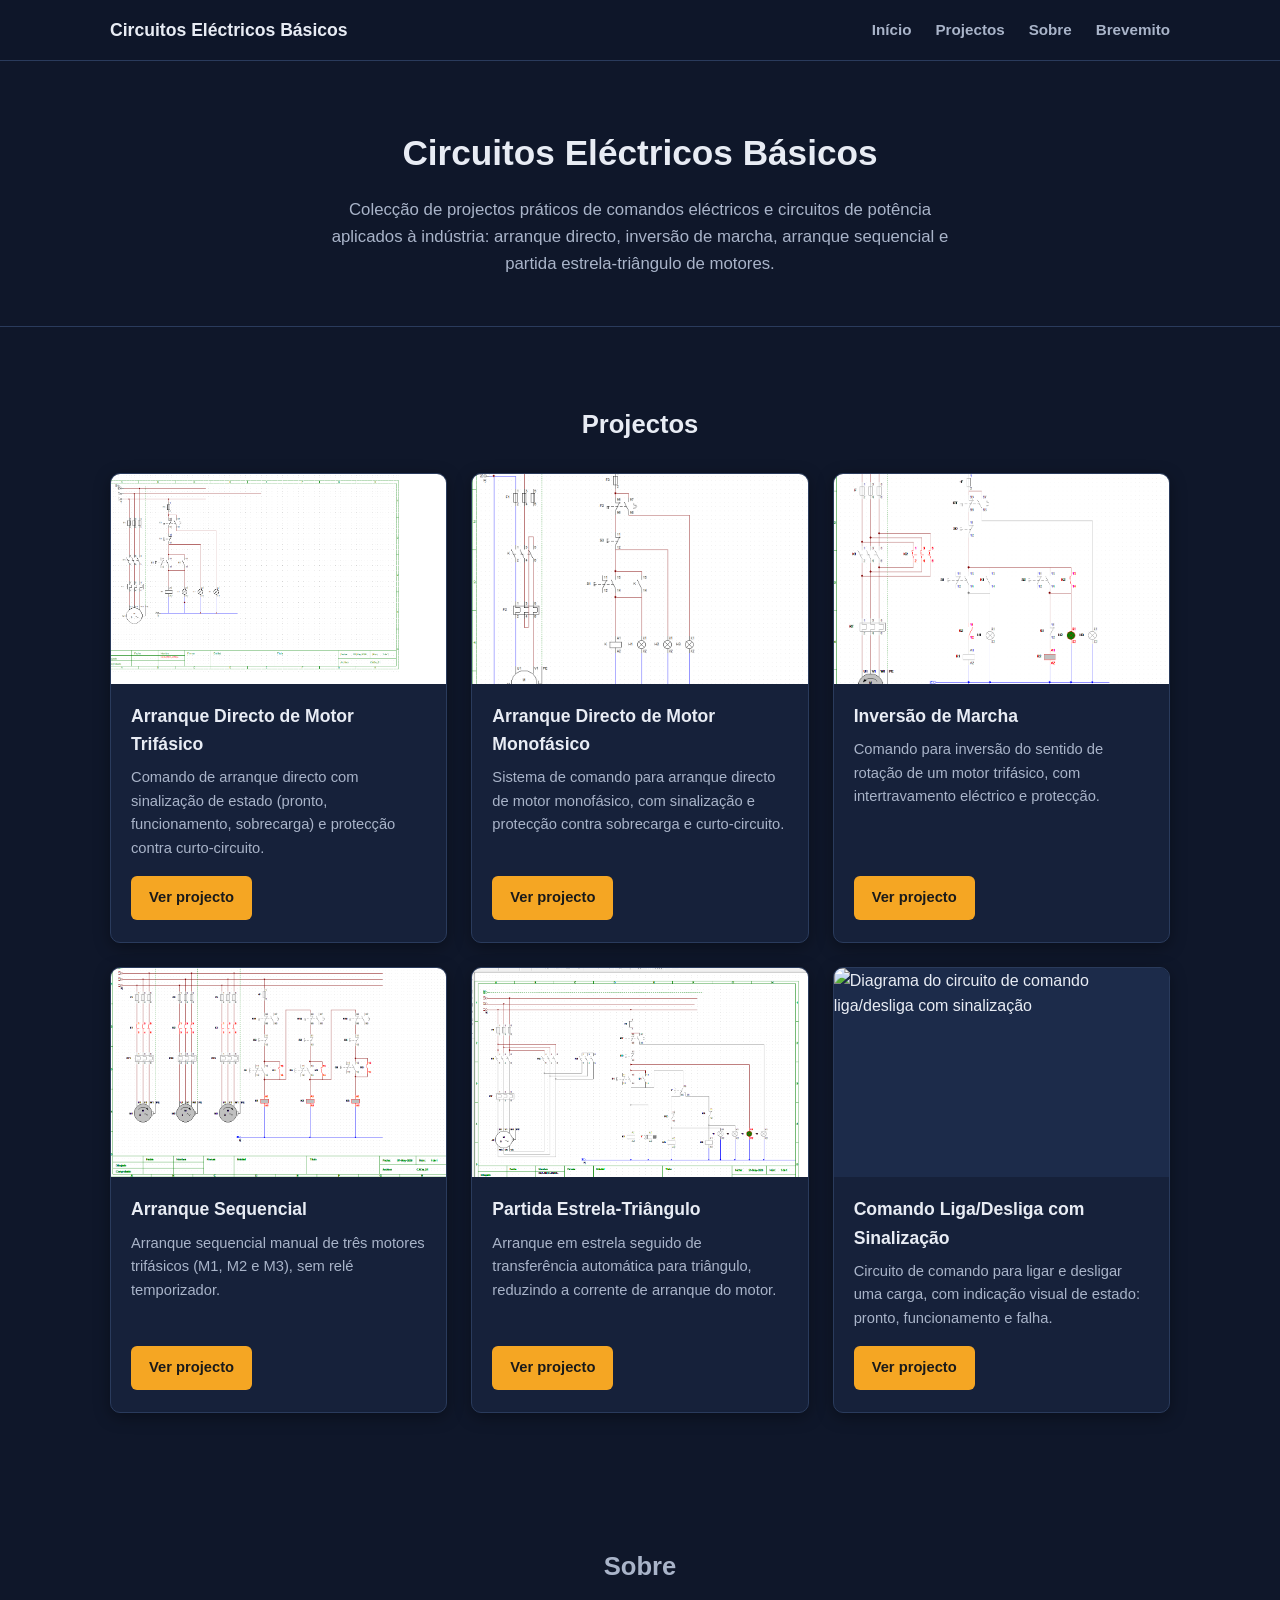
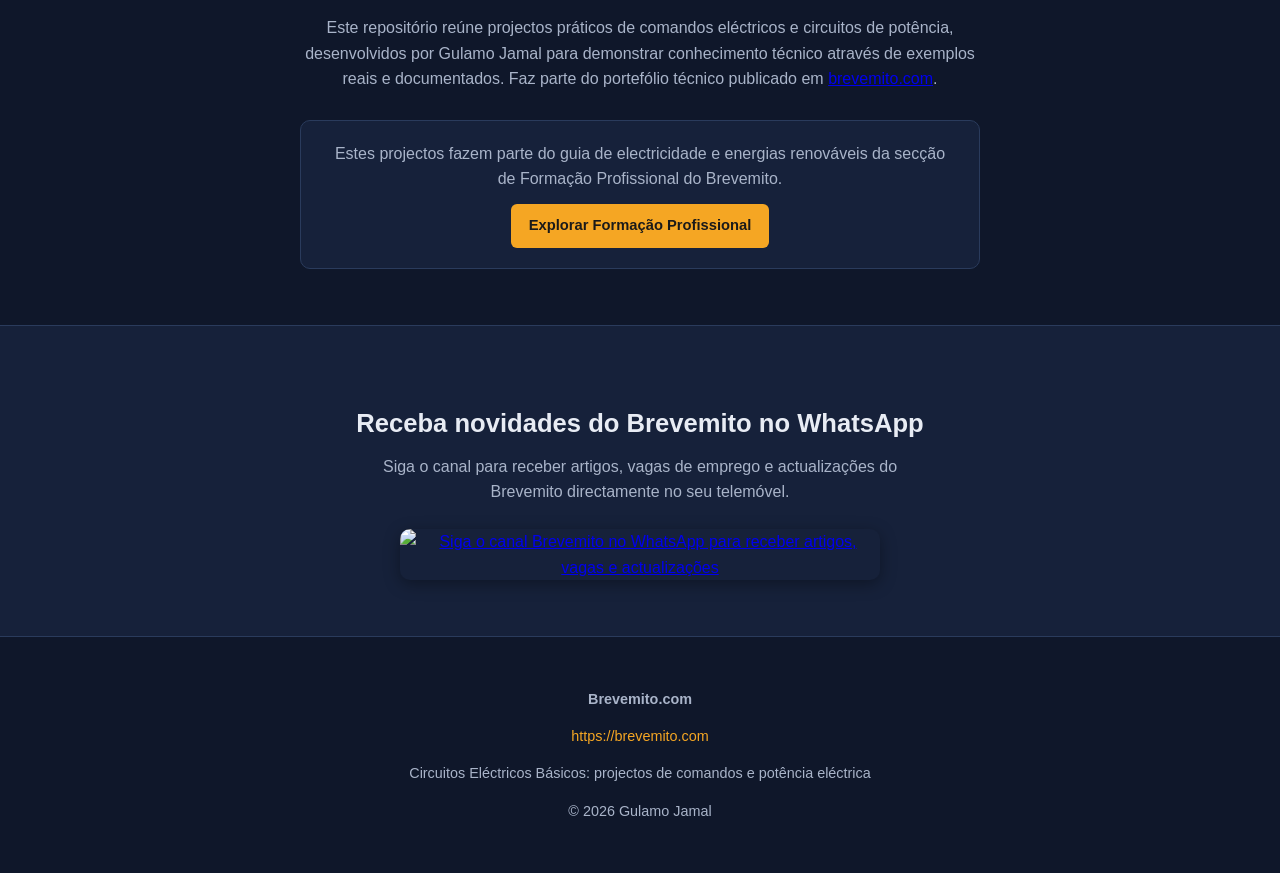
==== index.html @ 6287ac3c "Enhance 'Sobre' section with project details Added additional information about projects and trainin" ====
<!DOCTYPE html>
<html lang="pt">
<head>
  <meta charset="UTF-8">
  <meta name="viewport" content="width=device-width, initial-scale=1.0">
  <title>Circuitos Eléctricos Básicos: Comandos, Potência e Motores | Brevemito</title>
  <meta name="description" content="Projectos práticos de circuitos eléctricos: arranque directo, inversão de marcha, arranque sequencial e partida estrela-triângulo para comando e potência de motores eléctricos.">
  <meta property="og:type" content="website">
  <meta property="og:title" content="Circuitos Eléctricos Básicos: Comandos, Potência e Motores">
  <meta property="og:description" content="Colecção de projectos práticos de comandos eléctricos aplicados à indústria: arranque directo, inversão de marcha, arranque sequencial e partida estrela-triângulo.">
  <meta property="og:url" content="https://brevemito.github.io/circuitos-eletricos-basicos_GULMO_JAMAL/">
  <meta property="og:image" content="arranque-direto-trifasico/arranque-direto-trifasico.png">
  <meta property="og:locale" content="pt_MZ">
  <link rel="stylesheet" href="style.css">
</head>
<body>
  <a class="skip-link" href="#conteudo">Saltar para o conteúdo</a>

  <header class="site-header">
    <div class="container header-inner">
      <a href="index.html" class="logo">Circuitos Eléctricos Básicos</a>
      <nav class="main-nav" id="mainNav">
        <a href="#inicio">Início</a>
        <a href="#projectos">Projectos</a>
        <a href="#sobre">Sobre</a>
        <a href="https://brevemito.com" target="_blank" rel="noopener noreferrer">Brevemito</a>
      </nav>
      <button class="nav-toggle" id="navToggle" aria-label="Abrir menu de navegação" aria-expanded="false">
        <span></span><span></span><span></span>
      </button>
    </div>
  </header>

  <main id="conteudo">
    <section class="hero" id="inicio">
      <div class="container">
        <h1>Circuitos Eléctricos Básicos</h1>
        <p>Colecção de projectos práticos de comandos eléctricos e circuitos de potência aplicados à indústria: arranque directo, inversão de marcha, arranque sequencial e partida estrela-triângulo de motores.</p>
      </div>
    </section>

    <section id="projectos">
      <div class="container">
        <h2>Projectos</h2>
        <div class="projects-grid">

          <article class="project-card">
            <img src="arranque-direto-trifasico/arranque-direto-trifasico.png" alt="Diagrama do circuito de arranque directo de motor trifásico com sinalização">
            <div class="project-card-body">
              <h3>Arranque Directo de Motor Trifásico</h3>
              <p>Comando de arranque directo com sinalização de estado (pronto, funcionamento, sobrecarga) e protecção contra curto-circuito.</p>
              <a class="btn" href="arranque-direto-trifasico/">Ver projecto</a>
            </div>
          </article>

          <article class="project-card">
            <img src="arranque-direto-monofasico/arranque-direto-monofasico.png" alt="Diagrama do circuito de arranque directo de motor monofásico com sinalização">
            <div class="project-card-body">
              <h3>Arranque Directo de Motor Monofásico</h3>
              <p>Sistema de comando para arranque directo de motor monofásico, com sinalização e protecção contra sobrecarga e curto-circuito.</p>
              <a class="btn" href="arranque-direto-monofasico/">Ver projecto</a>
            </div>
          </article>

          <article class="project-card">
            <img src="inversao-de-marcha/Inversao_de_Marcha_de_Motor_Trifasico.png" alt="Diagrama do circuito de inversão de marcha de motor trifásico">
            <div class="project-card-body">
              <h3>Inversão de Marcha</h3>
              <p>Comando para inversão do sentido de rotação de um motor trifásico, com intertravamento eléctrico e protecção.</p>
              <a class="btn" href="inversao-de-marcha/">Ver projecto</a>
            </div>
          </article>

          <article class="project-card">
            <img src="imagens/arranque-sequencial.png" alt="Diagrama de força e comando do arranque sequencial de três motores trifásicos">
            <div class="project-card-body">
              <h3>Arranque Sequencial</h3>
              <p>Arranque sequencial manual de três motores trifásicos (M1, M2 e M3), sem relé temporizador.</p>
              <a class="btn" href="arranque-sequencial/">Ver projecto</a>
            </div>
          </article>

          <article class="project-card">
            <img src="imagens/diagrama-partida-estrela-triangulo.png" alt="Diagrama de comando da partida estrela-triângulo de motor trifásico">
            <div class="project-card-body">
              <h3>Partida Estrela-Triângulo</h3>
              <p>Arranque em estrela seguido de transferência automática para triângulo, reduzindo a corrente de arranque do motor.</p>
              <a class="btn" href="partida-estrela-triangulo/">Ver projecto</a>
            </div>
          </article>

          <article class="project-card">
            <img src="comando-liga-desliga-sinalizacao/diagrama-liga-desliga.png" alt="Diagrama do circuito de comando liga/desliga com sinalização">
            <div class="project-card-body">
              <h3>Comando Liga/Desliga com Sinalização</h3>
              <p>Circuito de comando para ligar e desligar uma carga, com indicação visual de estado: pronto, funcionamento e falha.</p>
              <a class="btn" href="comando-liga-desliga-sinalizacao/">Ver projecto</a>
            </div>
          </article>

        </div>
      </div>
    </section>

       <section id="sobre">
      <div class="container about-block">
        <h2>Sobre</h2>
        <p>Este repositório reúne projectos práticos de comandos eléctricos e circuitos de potência, desenvolvidos por Gulamo Jamal para demonstrar conhecimento técnico através de exemplos reais e documentados. Faz parte do portefólio técnico publicado em <a href="https://brevemito.com" target="_blank" rel="noopener noreferrer">brevemito.com</a>.</p>

        <div class="brevemito-callout">
          <p>Estes projectos fazem parte do guia de electricidade e energias renováveis da secção de Formação Profissional do Brevemito.</p>
          <a class="btn" href="https://brevemito.com/formacao-profissional/" target="_blank" rel="noopener noreferrer">Explorar Formação Profissional</a>
        </div>
      </div>
    </section>

    <section class="whatsapp-section">
      <div class="container">
        <h2>Receba novidades do Brevemito no WhatsApp</h2>
        <p class="whatsapp-lead">Siga o canal para receber artigos, vagas de emprego e actualizações do Brevemito directamente no seu telemóvel.</p>
        <a href="https://whatsapp.com/channel/0029VbD9lut2Jl88G0igIL0O" target="_blank" rel="noopener" aria-label="Seguir o canal Brevemito no WhatsApp">
          <img
            src="https://mistyrose-ostrich-482714.hostingersite.com/wp-content/uploads/2026/07/canal_brevemito.png"
            alt="Siga o canal Brevemito no WhatsApp para receber artigos, vagas e actualizações"
            style="width:100%; max-width:100%; height:auto; display:block; border:0;"
          >
        </a>
      </div>
    </section>
  </main>

  <footer class="site-footer">
    <div class="container">
      <p><strong>Brevemito.com</strong></p>
      <p><a href="https://brevemito.com" target="_blank" rel="noopener noreferrer">https://brevemito.com</a></p>
      <p>Circuitos Eléctricos Básicos: projectos de comandos e potência eléctrica</p>
      <p>&copy; <span id="year"></span> Gulamo Jamal</p>
    </div>
  </footer>

  <script src="script.js"></script>
</body>
</html>
---- style.css ----
:root {
  --color-bg: #0f172a;
  --color-surface: #16213a;
  --color-surface-alt: #1c2b4a;
  --color-border: #2a3b5c;
  --color-primary: #f5a623;
  --color-primary-dark: #d98c12;
  --color-text: #e8ecf4;
  --color-text-muted: #a9b4c9;
  --font-heading: "Segoe UI", Roboto, Arial, sans-serif;
  --font-body: "Segoe UI", Roboto, Arial, sans-serif;
  --radius: 10px;
  --shadow: 0 4px 16px rgba(0, 0, 0, 0.35);
  --container-width: 1100px;
}

* { box-sizing: border-box; }

html { scroll-behavior: smooth; }

body {
  margin: 0;
  background: var(--color-bg);
  color: var(--color-text);
  font-family: var(--font-body);
  line-height: 1.6;
}

img { max-width: 100%; height: auto; display: block; }

.container {
  width: 100%;
  max-width: var(--container-width);
  margin: 0 auto;
  padding: 0 20px;
}

.skip-link {
  position: absolute;
  left: -999px;
  top: 0;
  background: var(--color-primary);
  color: #1a1a1a;
  padding: 10px 16px;
  z-index: 100;
}
.skip-link:focus { left: 10px; top: 10px; }

/* Header */
.site-header {
  position: sticky;
  top: 0;
  z-index: 20;
  background: rgba(15, 23, 42, 0.96);
  border-bottom: 1px solid var(--color-border);
}

.header-inner {
  display: flex;
  align-items: center;
  justify-content: space-between;
  padding: 16px 20px;
  gap: 16px;
}

.logo {
  font-family: var(--font-heading);
  font-weight: 700;
  font-size: 1.1rem;
  color: var(--color-text);
  text-decoration: none;
}

.main-nav {
  display: flex;
  gap: 24px;
}

.main-nav a {
  color: var(--color-text-muted);
  text-decoration: none;
  font-weight: 600;
  font-size: 0.95rem;
}

.main-nav a:hover,
.main-nav a:focus {
  color: var(--color-primary);
}

.nav-toggle {
  display: none;
  flex-direction: column;
  justify-content: center;
  gap: 5px;
  width: 34px;
  height: 34px;
  background: transparent;
  border: 1px solid var(--color-border);
  border-radius: 6px;
  cursor: pointer;
}

.nav-toggle span {
  display: block;
  width: 18px;
  height: 2px;
  margin: 0 auto;
  background: var(--color-text);
}

/* Hero */
.hero {
  padding: 64px 0 48px;
  text-align: center;
  border-bottom: 1px solid var(--color-border);
}

.hero h1 {
  font-family: var(--font-heading);
  font-size: 2.2rem;
  margin: 0 0 16px;
}

.hero p {
  max-width: 640px;
  margin: 0 auto;
  color: var(--color-text-muted);
  font-size: 1.05rem;
}

/* Sections */
section { padding: 56px 0; }
section h2 {
  font-family: var(--font-heading);
  font-size: 1.6rem;
  margin-bottom: 28px;
  text-align: center;
}

/* Project cards */
.projects-grid {
  display: grid;
  grid-template-columns: repeat(auto-fit, minmax(260px, 1fr));
  gap: 24px;
}

.project-card {
  background: var(--color-surface);
  border: 1px solid var(--color-border);
  border-radius: var(--radius);
  overflow: hidden;
  display: flex;
  flex-direction: column;
  box-shadow: var(--shadow);
}

.project-card img {
  width: 100%;
  aspect-ratio: 16 / 10;
  object-fit: cover;
  background: var(--color-surface-alt);
}

.project-card-body {
  padding: 18px 20px 22px;
  display: flex;
  flex-direction: column;
  flex: 1;
}

.project-card-body h3 {
  font-size: 1.1rem;
  margin: 0 0 8px;
}

.project-card-body p {
  color: var(--color-text-muted);
  font-size: 0.92rem;
  flex: 1;
  margin: 0 0 16px;
}

.btn {
  display: inline-block;
  align-self: flex-start;
  background: var(--color-primary);
  color: #1a1a1a;
  font-weight: 700;
  padding: 10px 18px;
  border-radius: 6px;
  text-decoration: none;
  font-size: 0.92rem;
}

.btn:hover, .btn:focus { background: var(--color-primary-dark); }

/* About */
.about-block {
  max-width: 720px;
  margin: 0 auto;
  color: var(--color-text-muted);
  text-align: center;
}

.brevemito-callout {
  background: var(--color-surface);
  border: 1px solid var(--color-border);
  border-radius: var(--radius);
  padding: 20px 24px;
  margin-top: 28px;
  text-align: center;
}

.brevemito-callout p {
  color: var(--color-text-muted);
  margin: 0 0 12px;
}

/* WhatsApp section */
.whatsapp-section {
  background: var(--color-surface);
  border-top: 1px solid var(--color-border);
  border-bottom: 1px solid var(--color-border);
  text-align: center;
}

.whatsapp-section h2 { margin-bottom: 10px; }

.whatsapp-section .whatsapp-lead {
  color: var(--color-text-muted);
  max-width: 520px;
  margin: 0 auto 24px;
}

.whatsapp-section a {
  display: block;
  max-width: 480px;
  margin: 0 auto;
  border-radius: var(--radius);
  overflow: hidden;
  box-shadow: var(--shadow);
}

/* Footer */
.site-footer {
  padding: 36px 0;
  text-align: center;
  color: var(--color-text-muted);
  font-size: 0.9rem;
}

.site-footer a { color: var(--color-primary); text-decoration: none; }

/* Responsive */
@media (max-width: 720px) {
  .main-nav {
    position: absolute;
    top: 100%;
    left: 0;
    right: 0;
    background: var(--color-surface);
    border-bottom: 1px solid var(--color-border);
    flex-direction: column;
    padding: 16px 20px;
    gap: 14px;
    display: none;
  }
  .main-nav.open { display: flex; }
  .nav-toggle { display: flex; }
  .hero h1 { font-size: 1.7rem; }
}
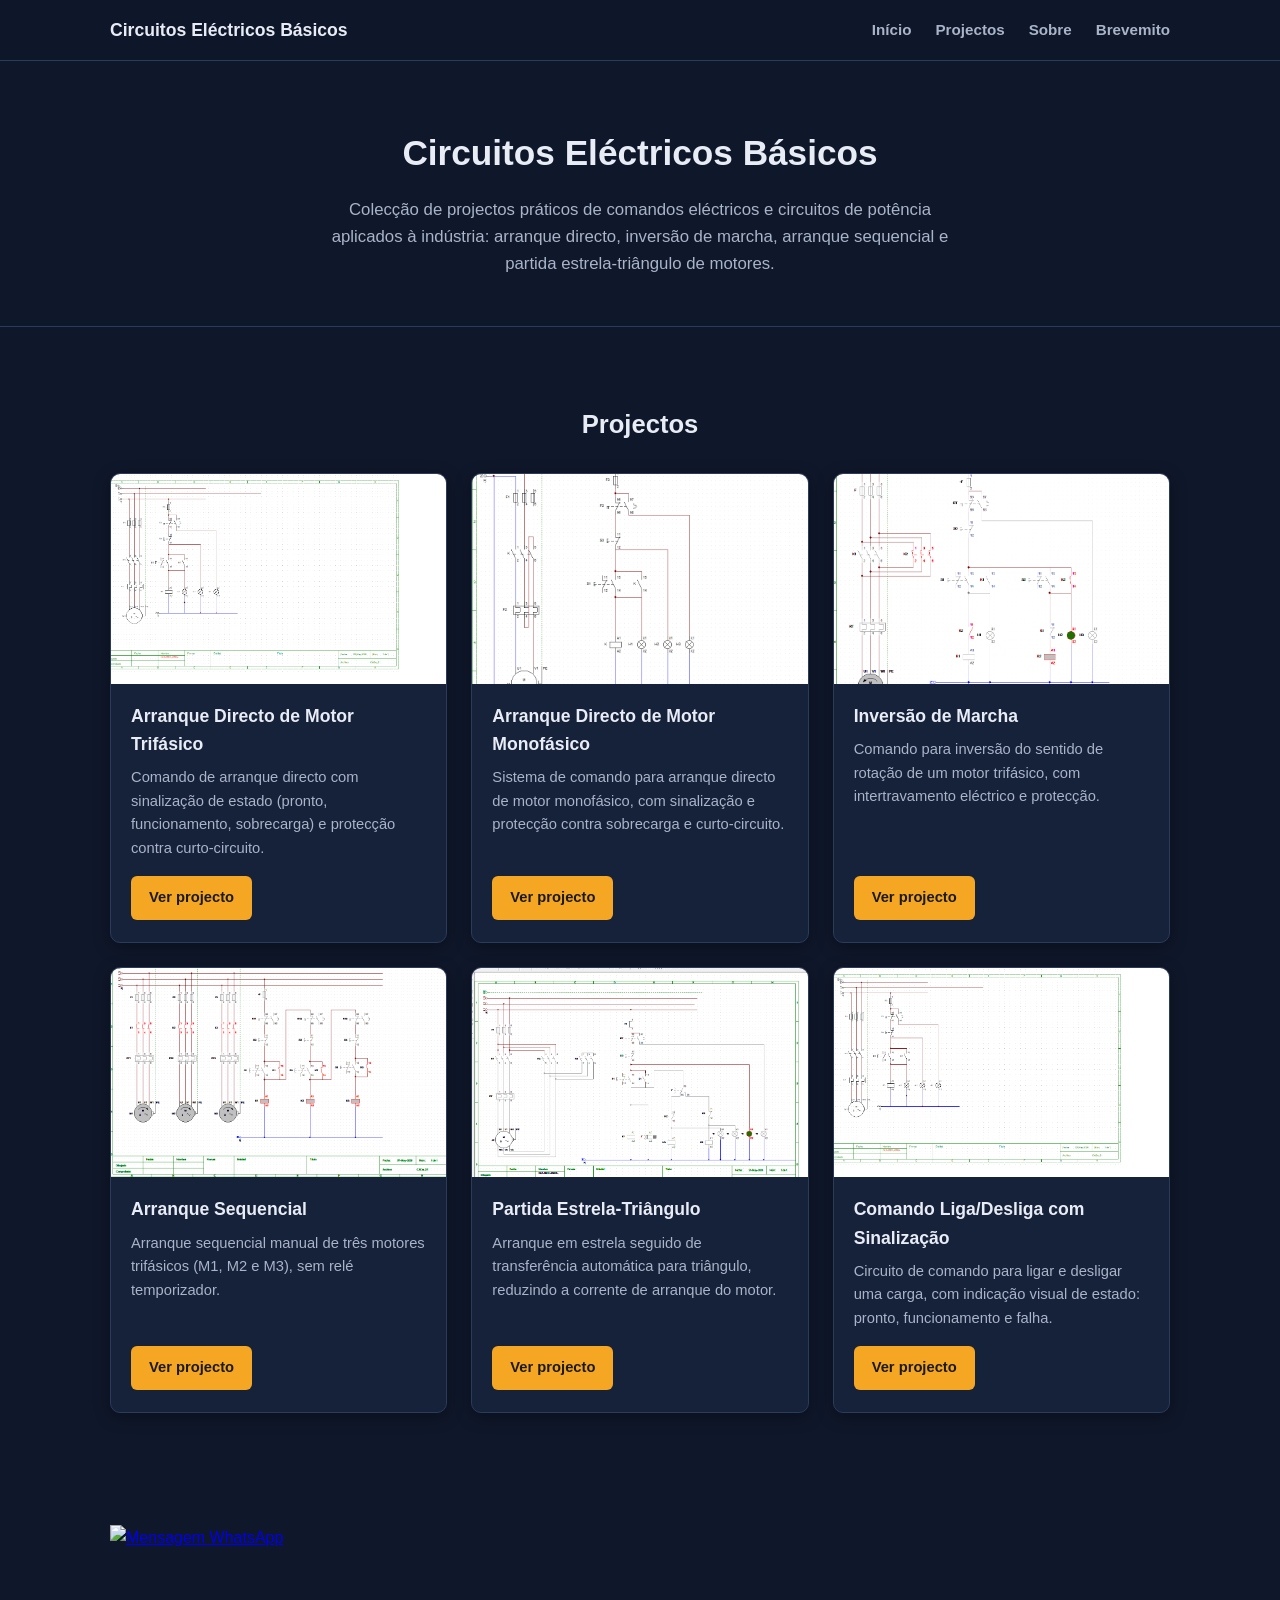
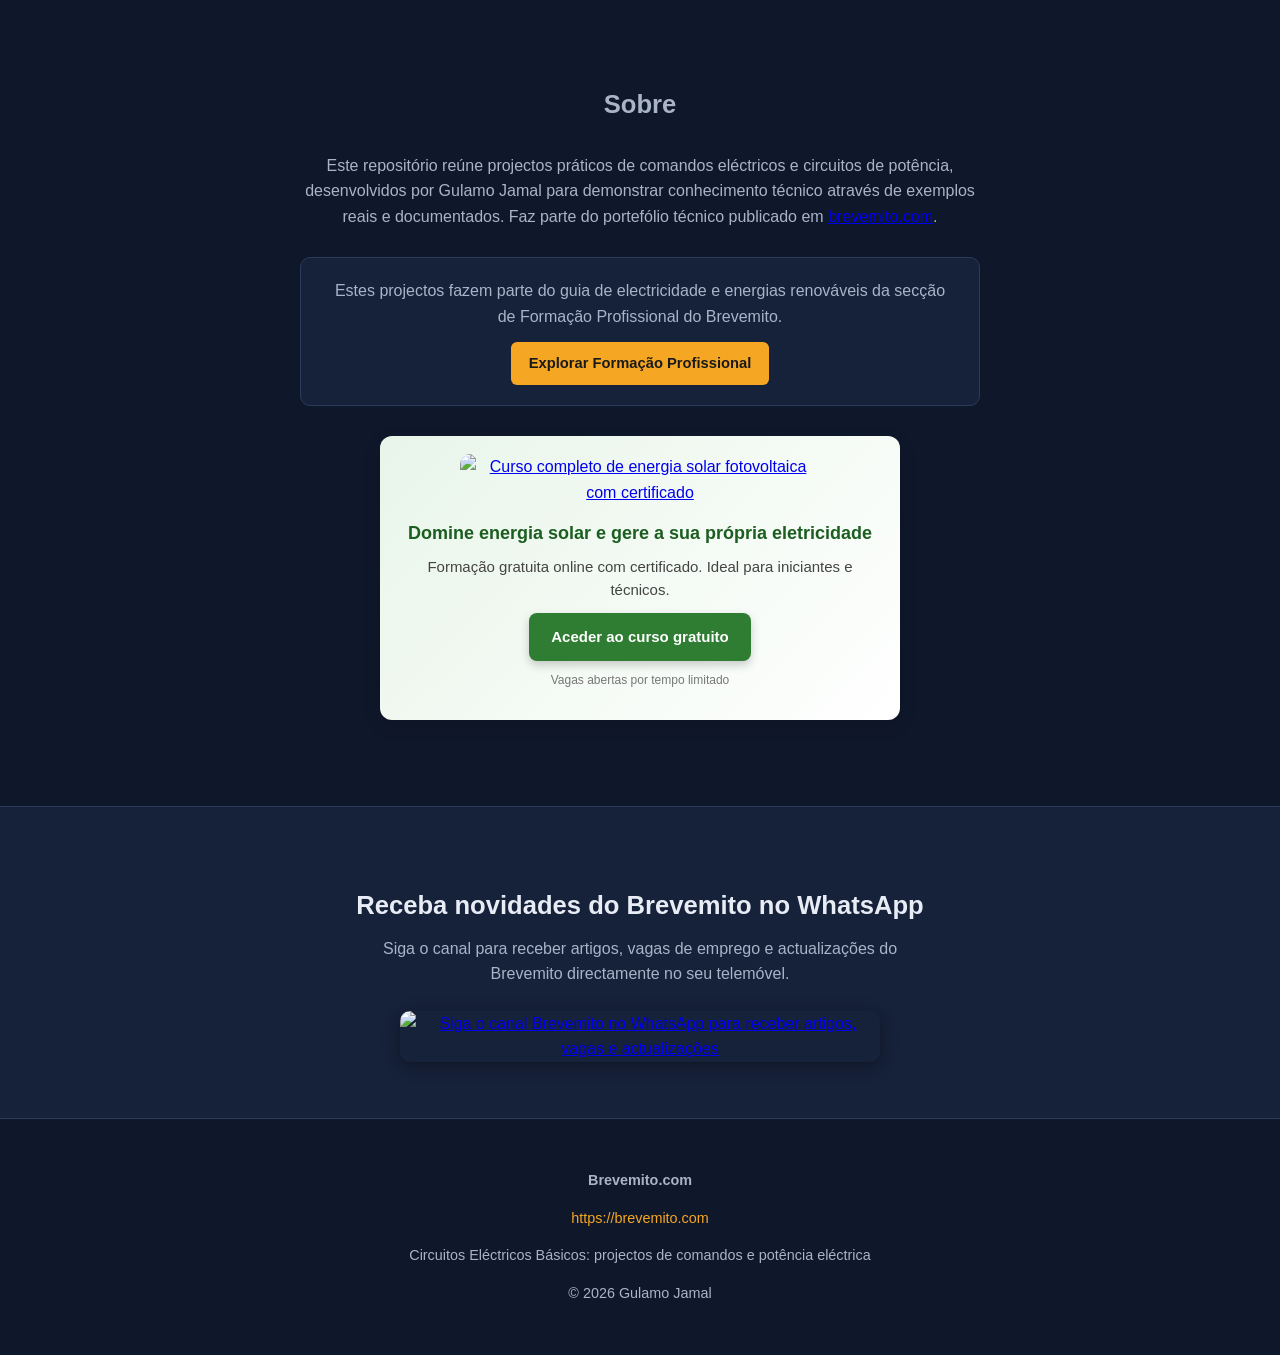
==== commit 0dd78233: "Add ad slots and update content in index.html" ====
--- a/index.html
+++ b/index.html
@@ -102,7 +102,19 @@
       </div>
     </section>
 
-       <section id="sobre">
+    <section class="ad-slot ad-slot--banner">
+      <div class="container">
+        <a href="https://wa.me/258842030041?text=Olá,%20gostaria%20de%20mais%20informações!" target="_blank" rel="nofollow sponsored">
+          <img
+            src="https://mistyrose-ostrich-482714.hostingersite.com/wp-content/uploads/2026/01/Banner-anucio.png"
+            alt="Mensagem WhatsApp"
+            style="width:100%; height:auto; display:block;"
+          >
+        </a>
+      </div>
+    </section>
+
+    <section id="sobre">
       <div class="container about-block">
         <h2>Sobre</h2>
         <p>Este repositório reúne projectos práticos de comandos eléctricos e circuitos de potência, desenvolvidos por Gulamo Jamal para demonstrar conhecimento técnico através de exemplos reais e documentados. Faz parte do portefólio técnico publicado em <a href="https://brevemito.com" target="_blank" rel="noopener noreferrer">brevemito.com</a>.</p>
@@ -110,6 +122,29 @@
         <div class="brevemito-callout">
           <p>Estes projectos fazem parte do guia de electricidade e energias renováveis da secção de Formação Profissional do Brevemito.</p>
           <a class="btn" href="https://brevemito.com/formacao-profissional/" target="_blank" rel="noopener noreferrer">Explorar Formação Profissional</a>
+        </div>
+
+        <div class="ad-slot" style="max-width:520px; margin:30px auto; padding:18px; border-radius:12px; background:linear-gradient(135deg,#e8f5e9,#ffffff); box-shadow:0 6px 18px rgba(0,0,0,0.12); text-align:center;">
+          <a href="https://alison.com/course/an-introduction-to-solar-energy-engineering?utm_source=alison_user&utm_medium=affiliate&utm_campaign=29241096" target="_blank" rel="nofollow sponsored">
+            <img src="https://mistyrose-ostrich-482714.hostingersite.com/wp-content/uploads/2025/06/pexels-photo-8853507-8853507-scaled.jpg" 
+                 alt="Curso completo de energia solar fotovoltaica com certificado"
+                 style="width:100%; max-width:360px; height:auto; border-radius:10px; display:block; margin:0 auto;">
+          </a>
+          <h3 style="font-size:18px; margin:14px 0 6px 0; color:#1b5e20;">
+            Domine energia solar e gere a sua própria eletricidade
+          </h3>
+          <p style="font-size:15px; color:#444; margin:8px 0 12px 0; line-height:1.5;">
+            Formação gratuita online com certificado. Ideal para iniciantes e técnicos.
+          </p>
+          <a href="https://alison.com/course/an-introduction-to-solar-energy-engineering?utm_source=alison_user&utm_medium=affiliate&utm_campaign=29241096"
+             target="_blank"
+             rel="nofollow sponsored"
+             style="display:inline-block; padding:12px 22px; background:#2e7d32; color:#ffffff; text-decoration:none; border-radius:8px; font-weight:bold; font-size:15px; box-shadow:0 4px 10px rgba(0,0,0,0.2);">
+             Aceder ao curso gratuito
+          </a>
+          <p style="font-size:12px; color:#777; margin-top:10px;">
+            Vagas abertas por tempo limitado
+          </p>
         </div>
       </div>
     </section>
--- a/style.css
+++ b/style.css
@@ -270,3 +270,87 @@
   .nav-toggle { display: flex; }
   .hero h1 { font-size: 1.7rem; }
 }
+
+/* Project page */
+.project-page { padding: 40px 0 64px; }
+
+.back-link {
+  display: inline-block;
+  margin-bottom: 24px;
+  color: var(--color-primary);
+  text-decoration: none;
+  font-weight: 600;
+}
+
+.project-page h1 { font-family: var(--font-heading); margin-bottom: 6px; }
+.project-page .lead { color: var(--color-text-muted); margin-top: 0; }
+
+.project-page section {
+  padding: 28px 0;
+  border-bottom: 1px solid var(--color-border);
+}
+.project-page section:last-of-type { border-bottom: none; }
+
+.project-page h2 {
+  font-size: 1.25rem;
+  text-align: left;
+  margin-bottom: 14px;
+}
+
+.spec-list, .steps-list {
+  padding-left: 20px;
+}
+.spec-list li, .steps-list li { margin-bottom: 6px; }
+
+.diagram-figure {
+  background: var(--color-surface);
+  border: 1px solid var(--color-border);
+  border-radius: var(--radius);
+  padding: 12px;
+  text-align: center;
+}
+
+.diagram-figure figcaption {
+  margin-top: 10px;
+  color: var(--color-text-muted);
+  font-size: 0.9rem;
+}
+
+.project-page .brevemito-callout { text-align: left; }
+.project-page .brevemito-callout p { margin-bottom: 12px; }
+
+/* Gallery carousel (usado na página Inversão de Marcha) */
+.carousel-container {
+  position: relative;
+  max-width: 700px;
+  margin: 0 auto;
+  overflow: hidden;
+  border-radius: var(--radius);
+  border: 1px solid var(--color-border);
+}
+
+.carousel-slide { display: none; }
+.carousel-slide.active { display: block; }
+
+.carousel-caption {
+  padding: 12px;
+  background: var(--color-surface);
+  text-align: center;
+  color: var(--color-text-muted);
+  font-size: 0.9rem;
+}
+
+.carousel-prev, .carousel-next {
+  position: absolute;
+  top: 50%;
+  transform: translateY(-50%);
+  background: rgba(0, 0, 0, 0.55);
+  color: #fff;
+  border: none;
+  padding: 10px 14px;
+  cursor: pointer;
+  font-size: 18px;
+  border-radius: 4px;
+}
+.carousel-prev { left: 10px; }
+.carousel-next { right: 10px; }
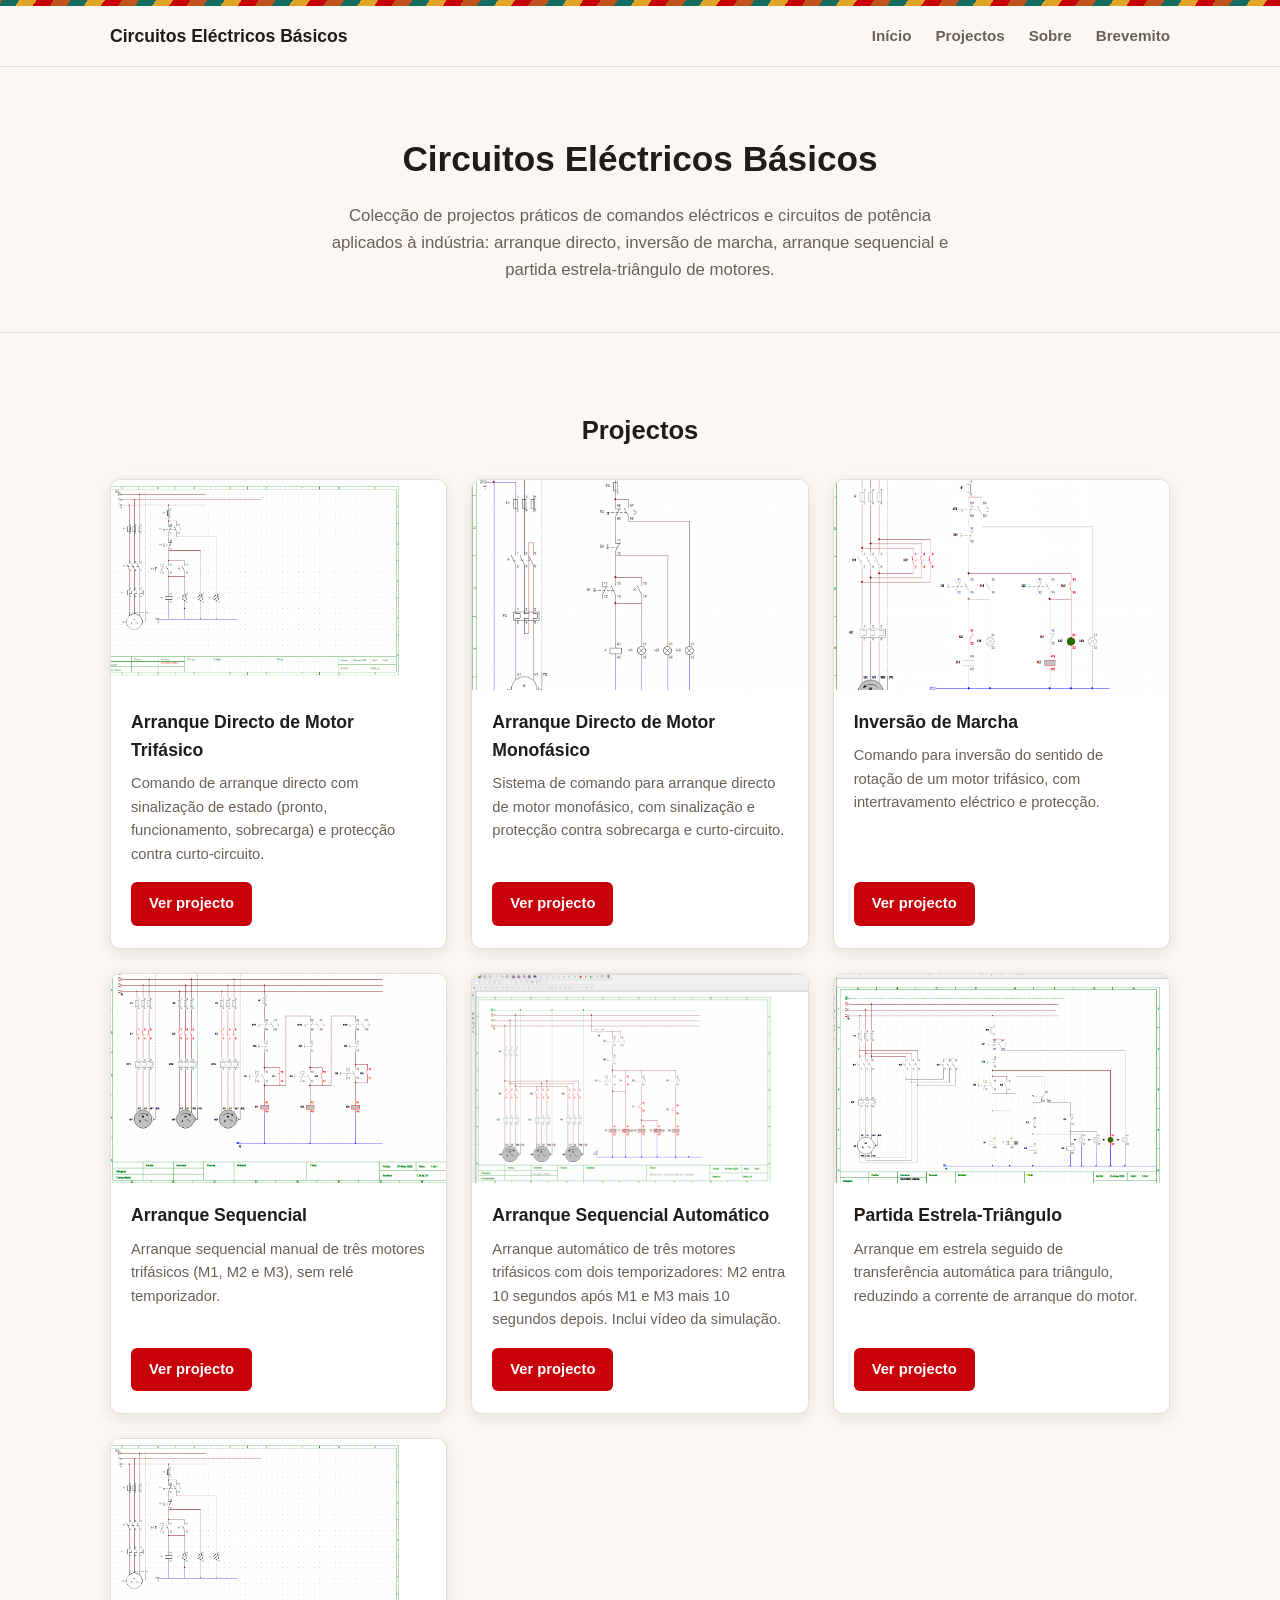
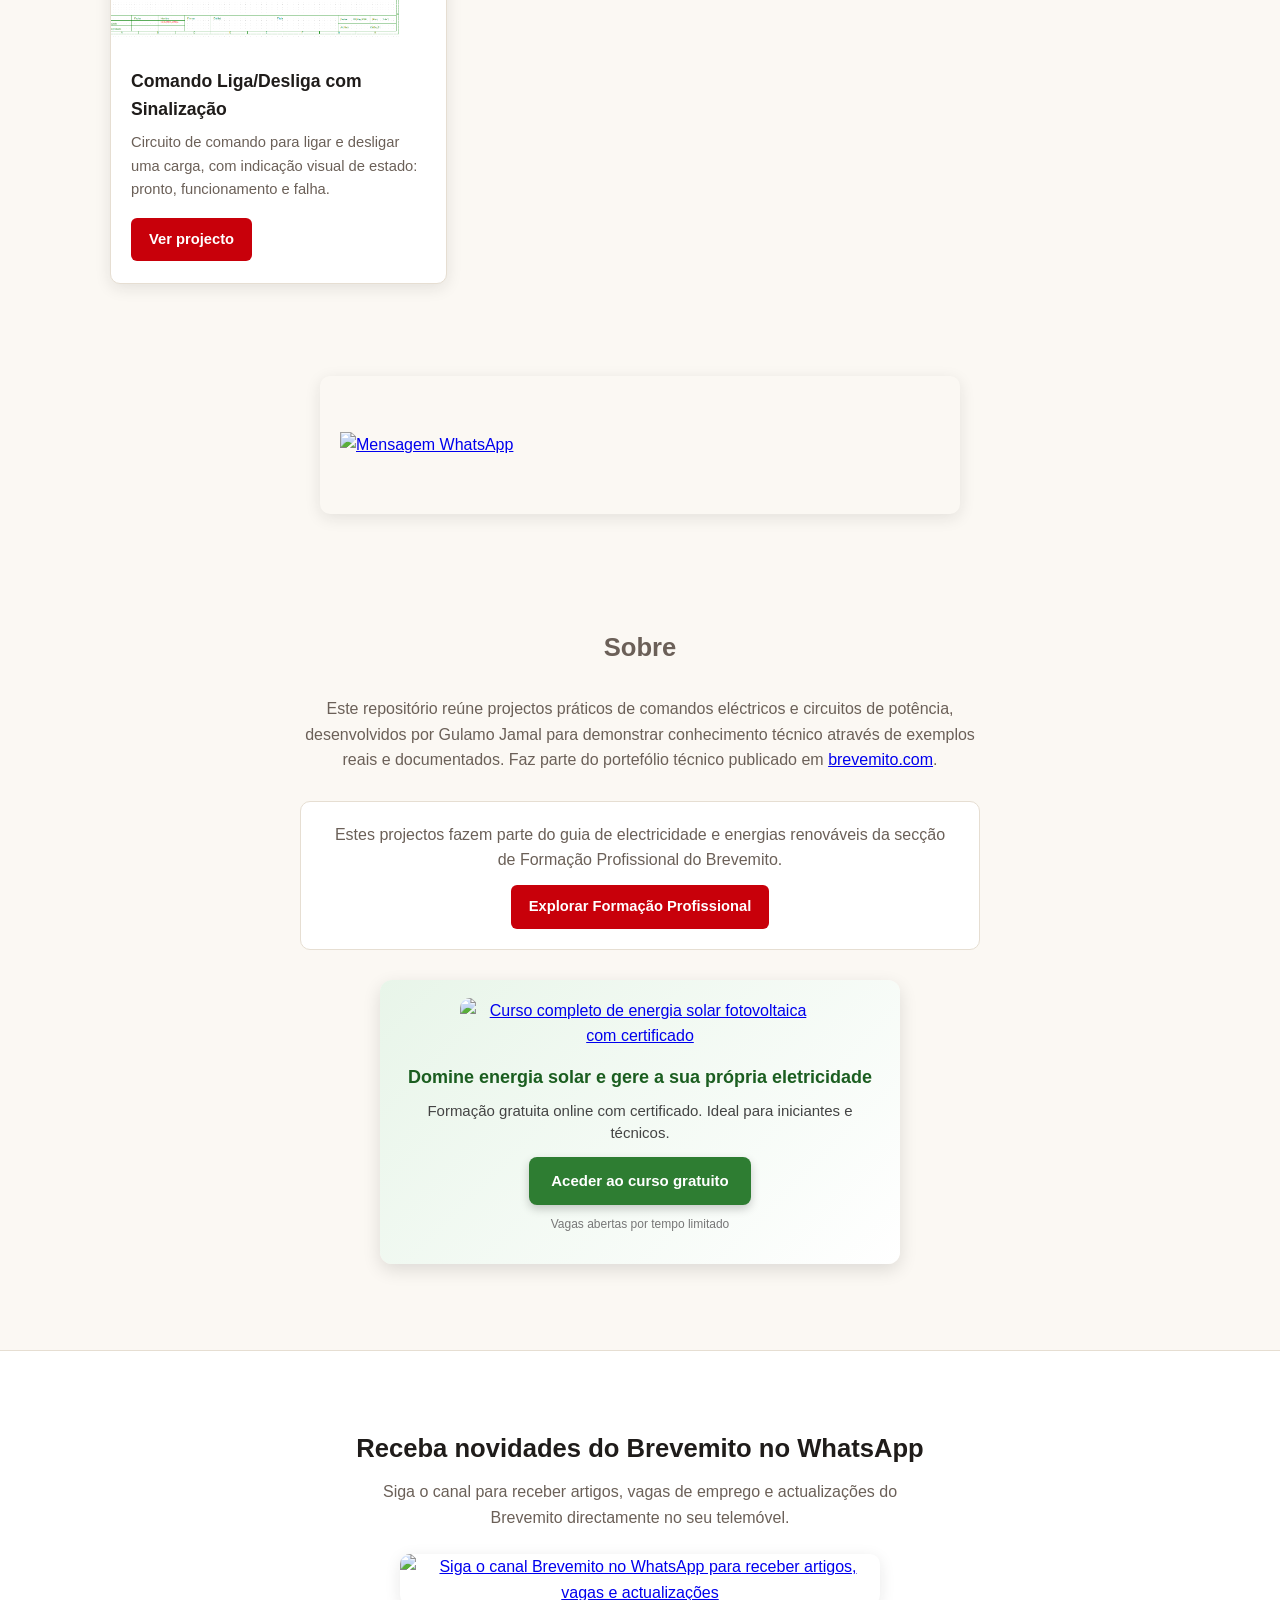
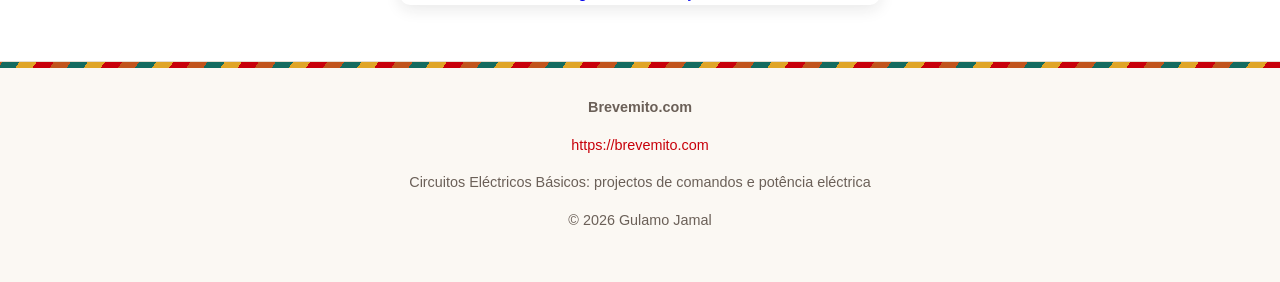
==== commit d2419bf3: "Add automatic sequential start project card" ====
--- a/index.html
+++ b/index.html
@@ -77,6 +77,14 @@
               <h3>Arranque Sequencial</h3>
               <p>Arranque sequencial manual de três motores trifásicos (M1, M2 e M3), sem relé temporizador.</p>
               <a class="btn" href="arranque-sequencial/">Ver projecto</a>
+            </div>
+          </article>
+          <article class="project-card">
+            <img src="arranque-sequencial-automatico/04-tres-motores-ligados.png" alt="Esquema do arranque sequencial automático de três motores trifásicos com os três motores ligados">
+            <div class="project-card-body">
+              <h3>Arranque Sequencial Automático</h3>
+              <p>Arranque automático de três motores trifásicos com dois temporizadores: M2 entra 10 segundos após M1 e M3 mais 10 segundos depois. Inclui vídeo da simulação.</p>
+              <a class="btn" href="arranque-sequencial-automatico/">Ver projecto</a>
             </div>
           </article>
 
--- a/style.css
+++ b/style.css
@@ -1,17 +1,27 @@
 :root {
-  --color-bg: #0f172a;
-  --color-surface: #16213a;
-  --color-surface-alt: #1c2b4a;
-  --color-border: #2a3b5c;
-  --color-primary: #f5a623;
-  --color-primary-dark: #d98c12;
-  --color-text: #e8ecf4;
-  --color-text-muted: #a9b4c9;
+  --color-bg: #fbf8f3;
+  --color-surface: #ffffff;
+  --color-surface-alt: #f3ece0;
+  --color-border: #e6ded2;
+  --color-primary: #c8000a;
+  --color-primary-dark: #9c0008;
+  --color-accent-ochre: #e0a527;
+  --color-accent-teal: #146b5f;
+  --color-accent-terracotta: #c1541c;
+  --color-text: #1f1c1a;
+  --color-text-muted: #6b6058;
   --font-heading: "Segoe UI", Roboto, Arial, sans-serif;
   --font-body: "Segoe UI", Roboto, Arial, sans-serif;
   --radius: 10px;
-  --shadow: 0 4px 16px rgba(0, 0, 0, 0.35);
+  --shadow: 0 4px 16px rgba(31, 28, 26, 0.10);
   --container-width: 1100px;
+  --capulana-strip: repeating-linear-gradient(
+    -55deg,
+    var(--color-primary) 0 14px,
+    var(--color-accent-ochre) 14px 28px,
+    var(--color-accent-teal) 28px 42px,
+    var(--color-accent-terracotta) 42px 56px
+  );
 }
 
 * { box-sizing: border-box; }
@@ -40,7 +50,7 @@
   left: -999px;
   top: 0;
   background: var(--color-primary);
-  color: #1a1a1a;
+  color: #ffffff;
   padding: 10px 16px;
   z-index: 100;
 }
@@ -51,8 +61,15 @@
   position: sticky;
   top: 0;
   z-index: 20;
-  background: rgba(15, 23, 42, 0.96);
+  background: rgba(251, 248, 243, 0.96);
   border-bottom: 1px solid var(--color-border);
+}
+
+.site-header::before {
+  content: "";
+  display: block;
+  height: 6px;
+  background: var(--capulana-strip);
 }
 
 .header-inner {
@@ -185,7 +202,7 @@
   display: inline-block;
   align-self: flex-start;
   background: var(--color-primary);
-  color: #1a1a1a;
+  color: #ffffff;
   font-weight: 700;
   padding: 10px 18px;
   border-radius: 6px;
@@ -244,10 +261,18 @@
 
 /* Footer */
 .site-footer {
-  padding: 36px 0;
+  padding: 0 0 36px;
   text-align: center;
   color: var(--color-text-muted);
   font-size: 0.9rem;
+}
+
+.site-footer::before {
+  content: "";
+  display: block;
+  height: 6px;
+  margin-bottom: 28px;
+  background: var(--capulana-strip);
 }
 
 .site-footer a { color: var(--color-primary); text-decoration: none; }
@@ -354,3 +379,16 @@
 }
 .carousel-prev { left: 10px; }
 .carousel-next { right: 10px; }
+
+/* Blocos de publicidade e parcerias */
+.ad-slot {
+  margin: 36px 0;
+}
+.ad-slot--banner {
+  max-width: 640px;
+  margin-left: auto;
+  margin-right: auto;
+  border-radius: var(--radius);
+  overflow: hidden;
+  box-shadow: var(--shadow);
+}
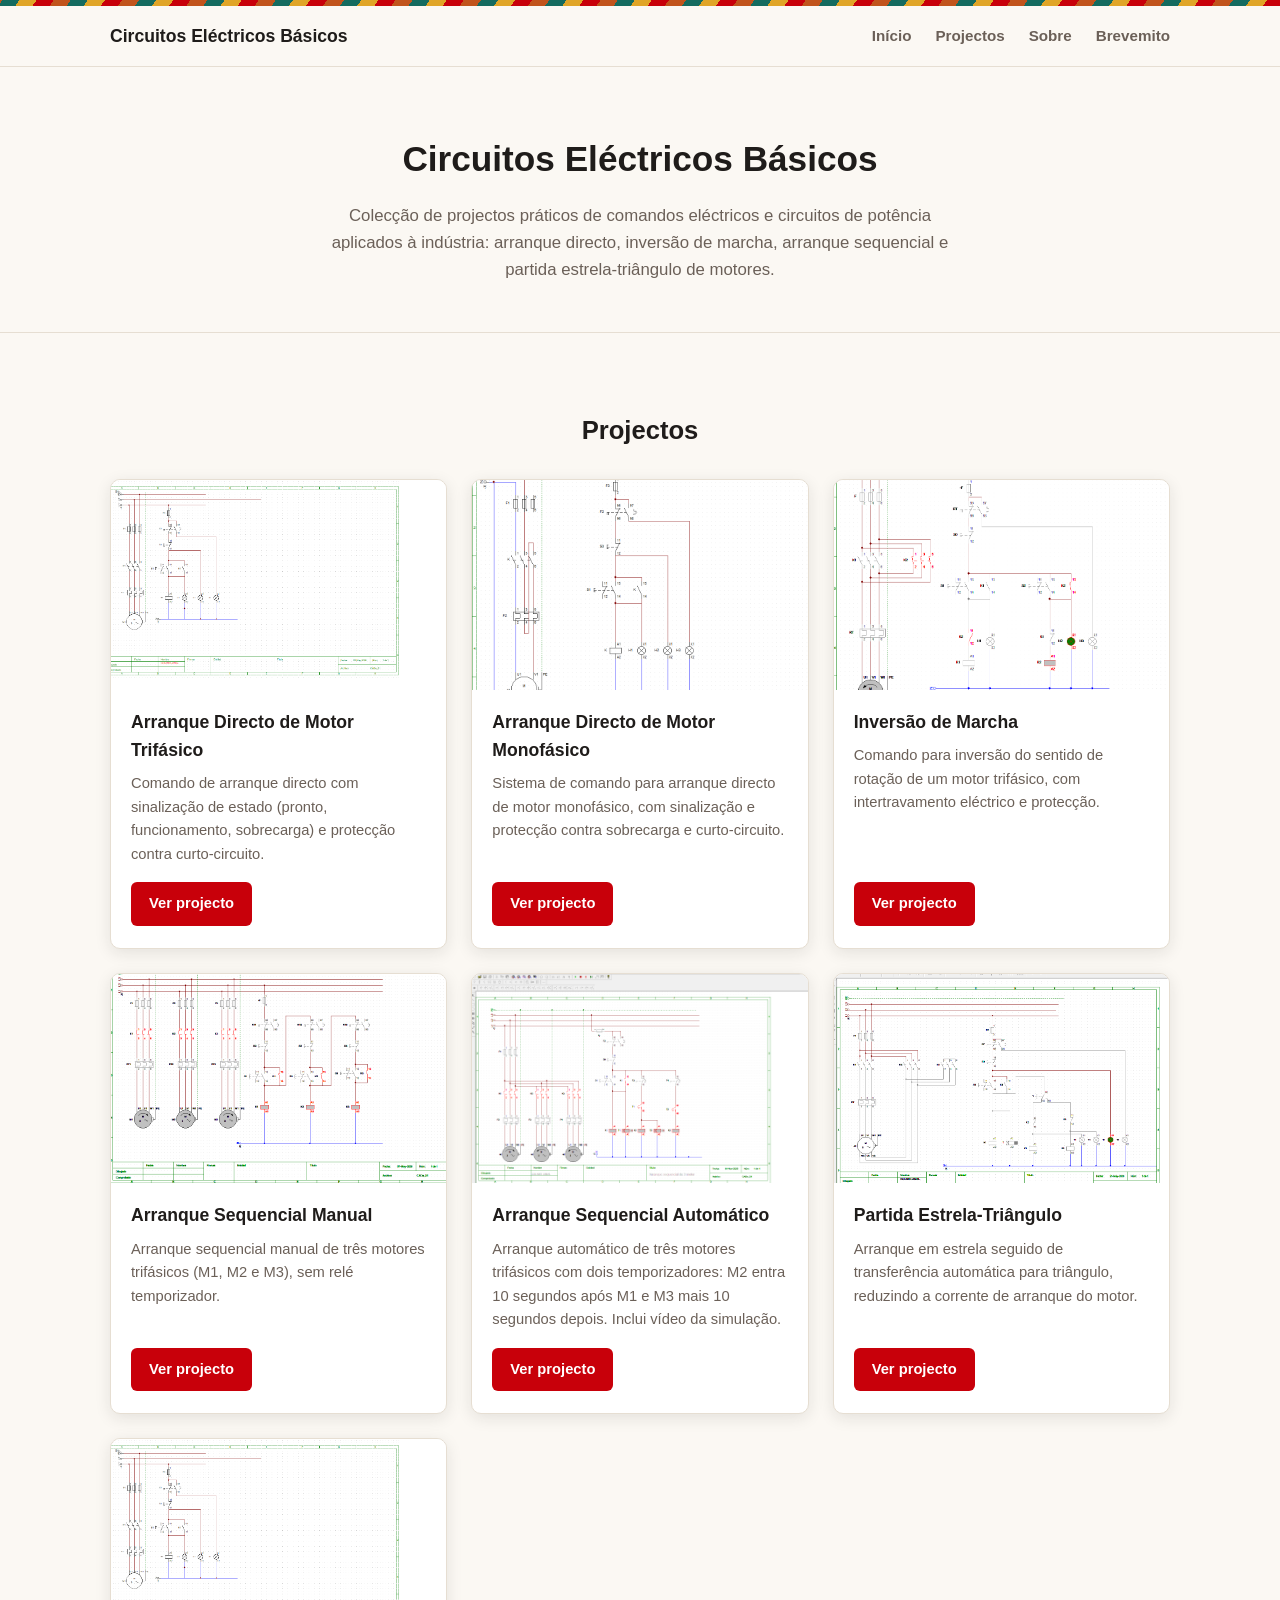
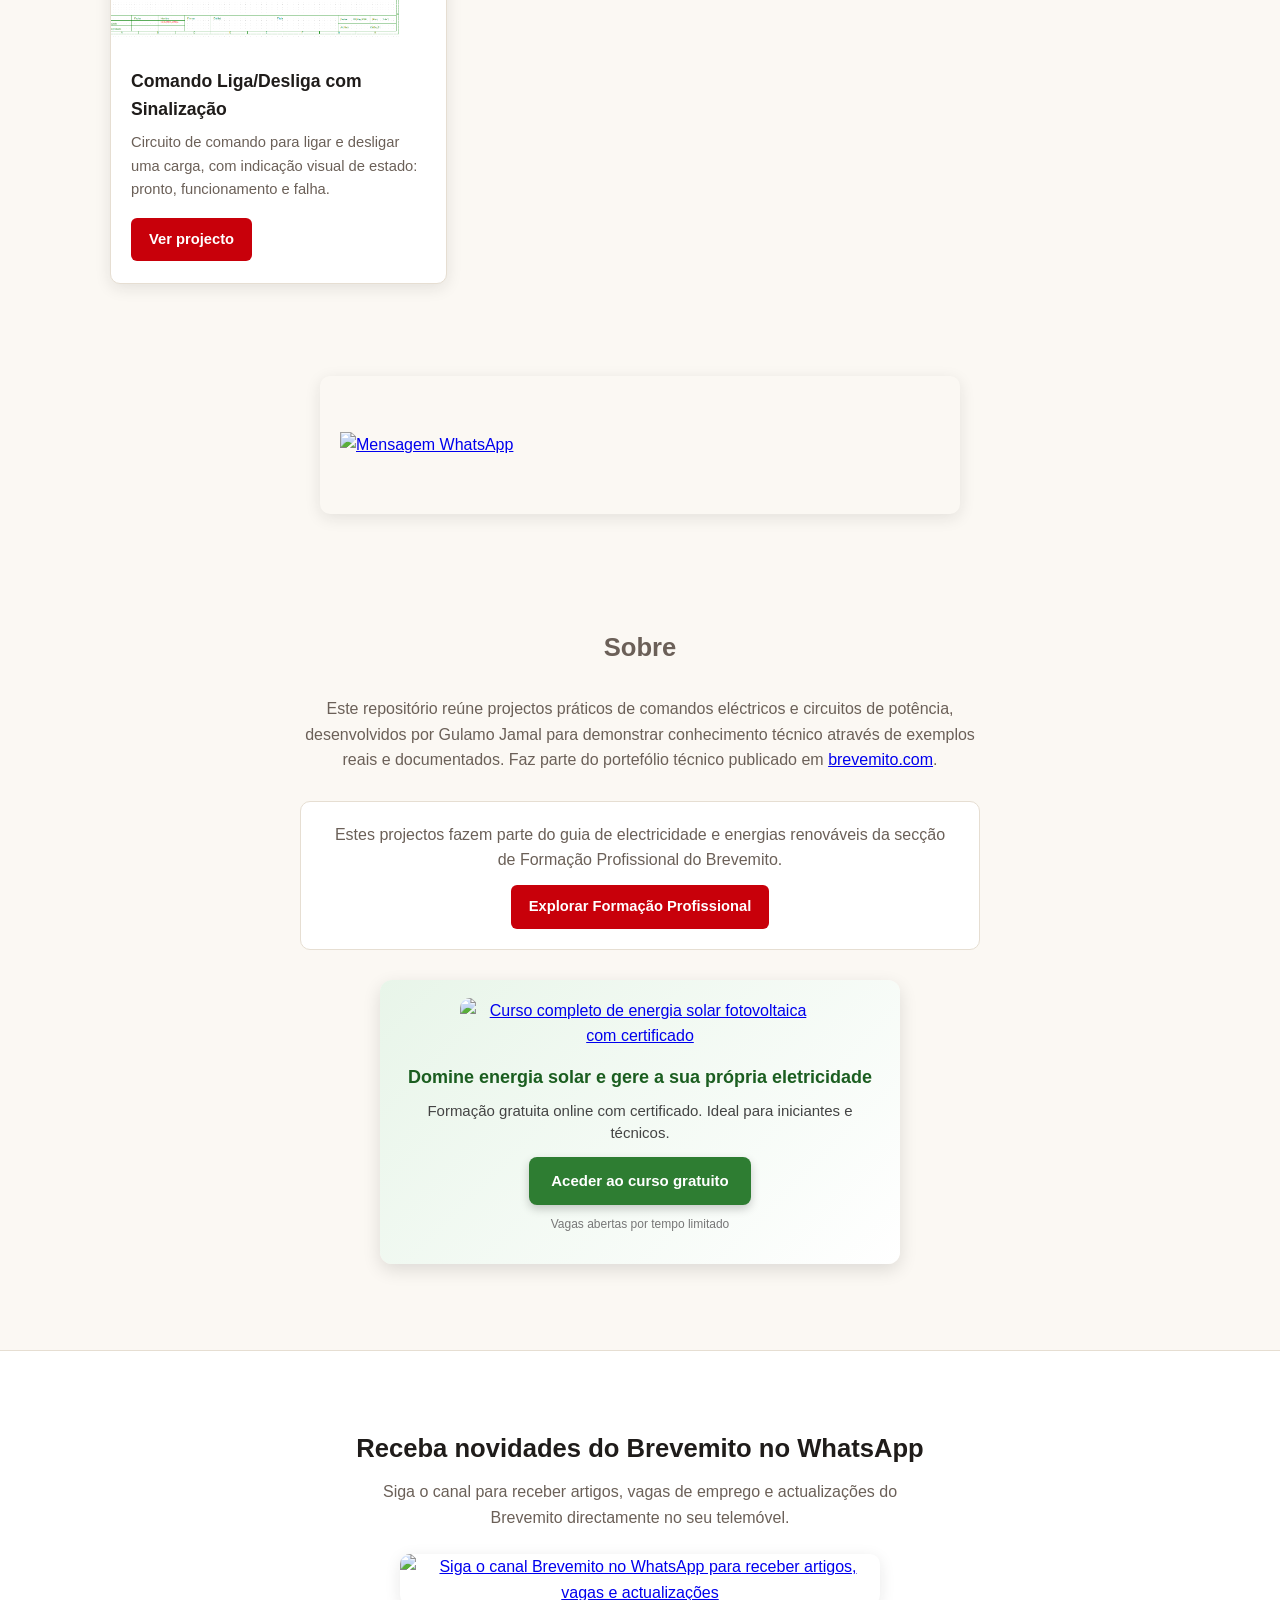
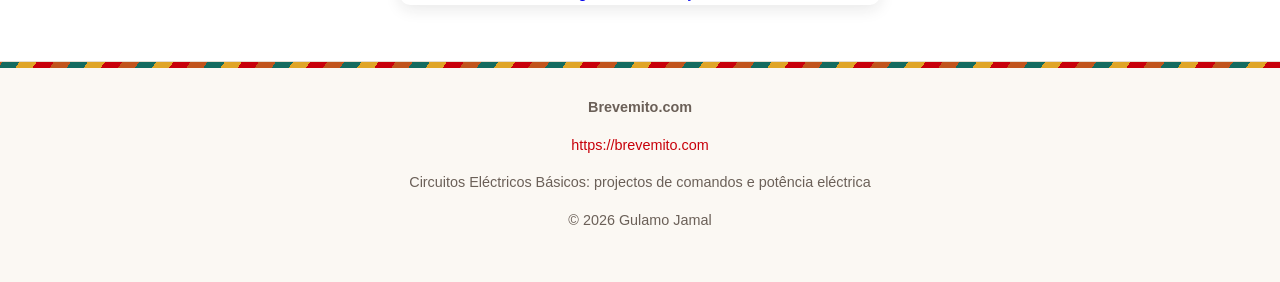
==== commit 90ad67b6: "Update index.html" ====
--- a/index.html
+++ b/index.html
@@ -74,7 +74,7 @@
           <article class="project-card">
             <img src="imagens/arranque-sequencial.png" alt="Diagrama de força e comando do arranque sequencial de três motores trifásicos">
             <div class="project-card-body">
-              <h3>Arranque Sequencial</h3>
+              <h3>Arranque Sequencial Manual</h3>
               <p>Arranque sequencial manual de três motores trifásicos (M1, M2 e M3), sem relé temporizador.</p>
               <a class="btn" href="arranque-sequencial/">Ver projecto</a>
             </div>
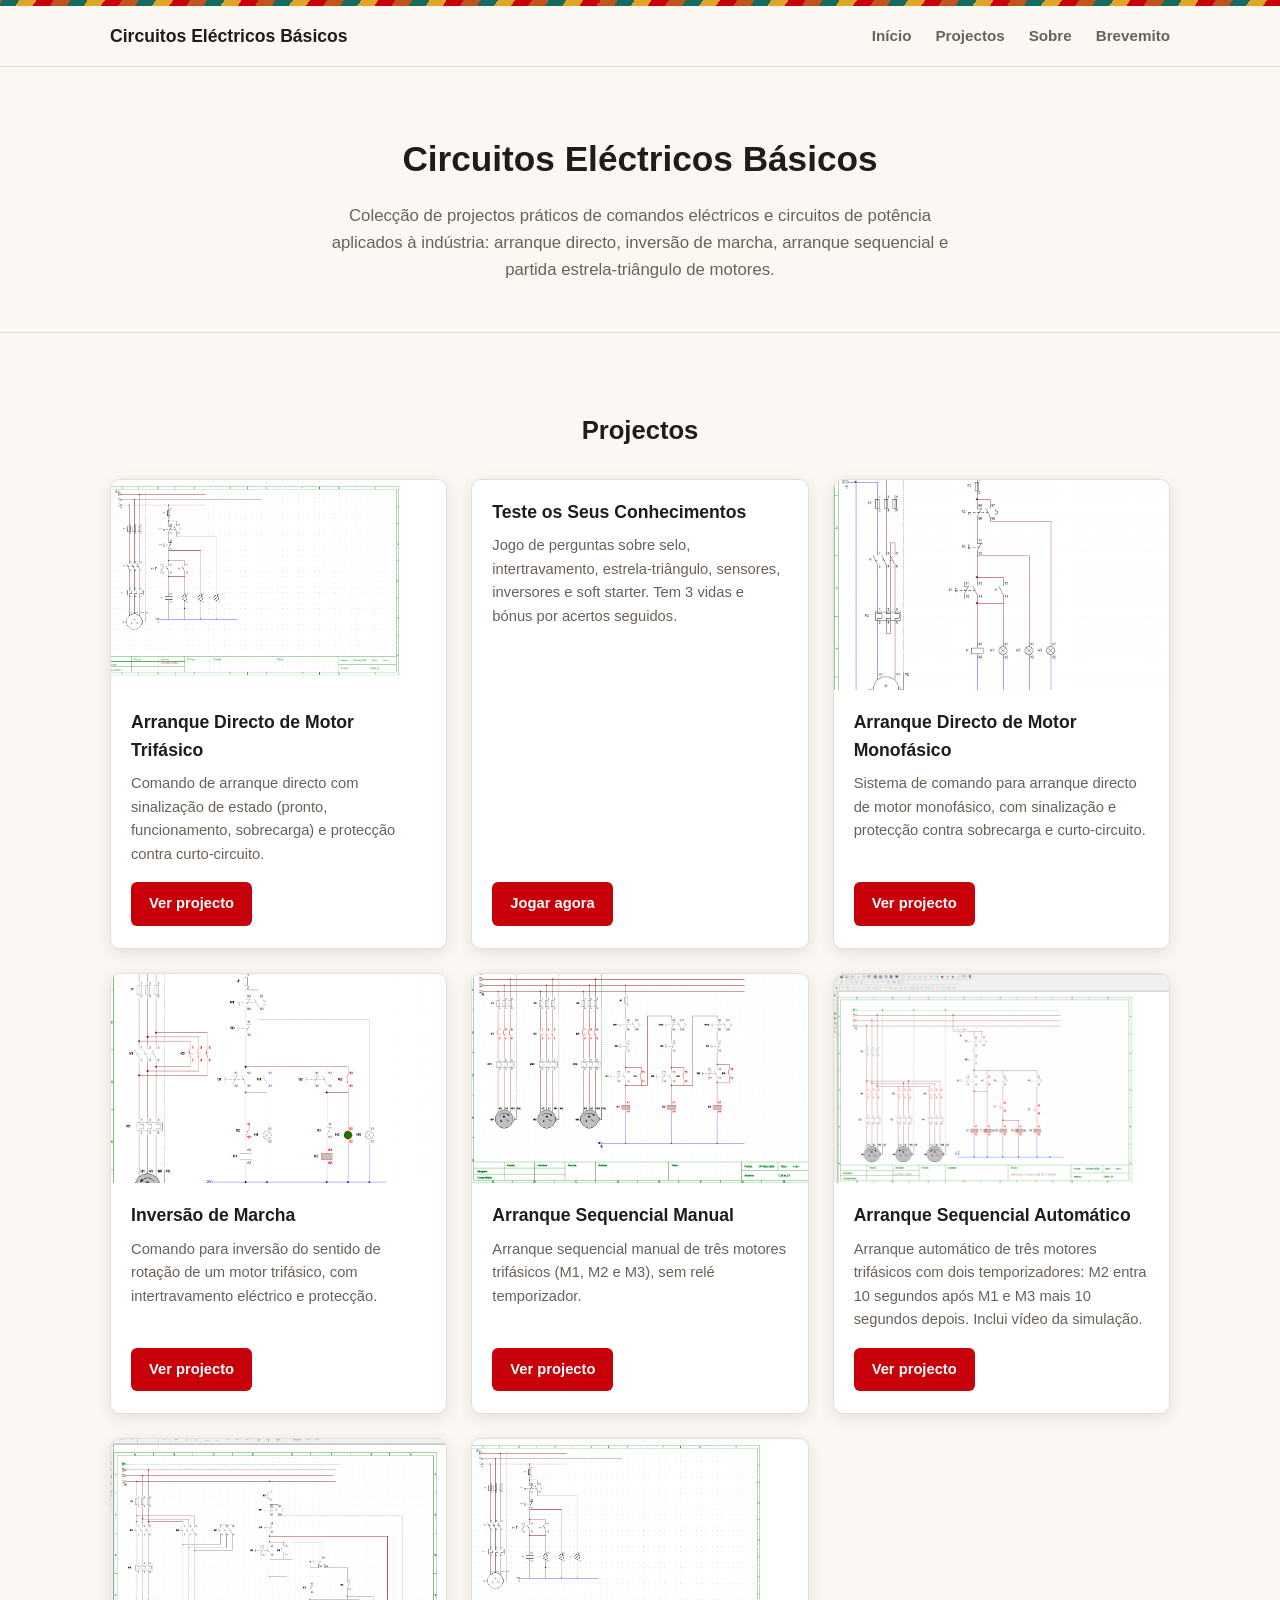
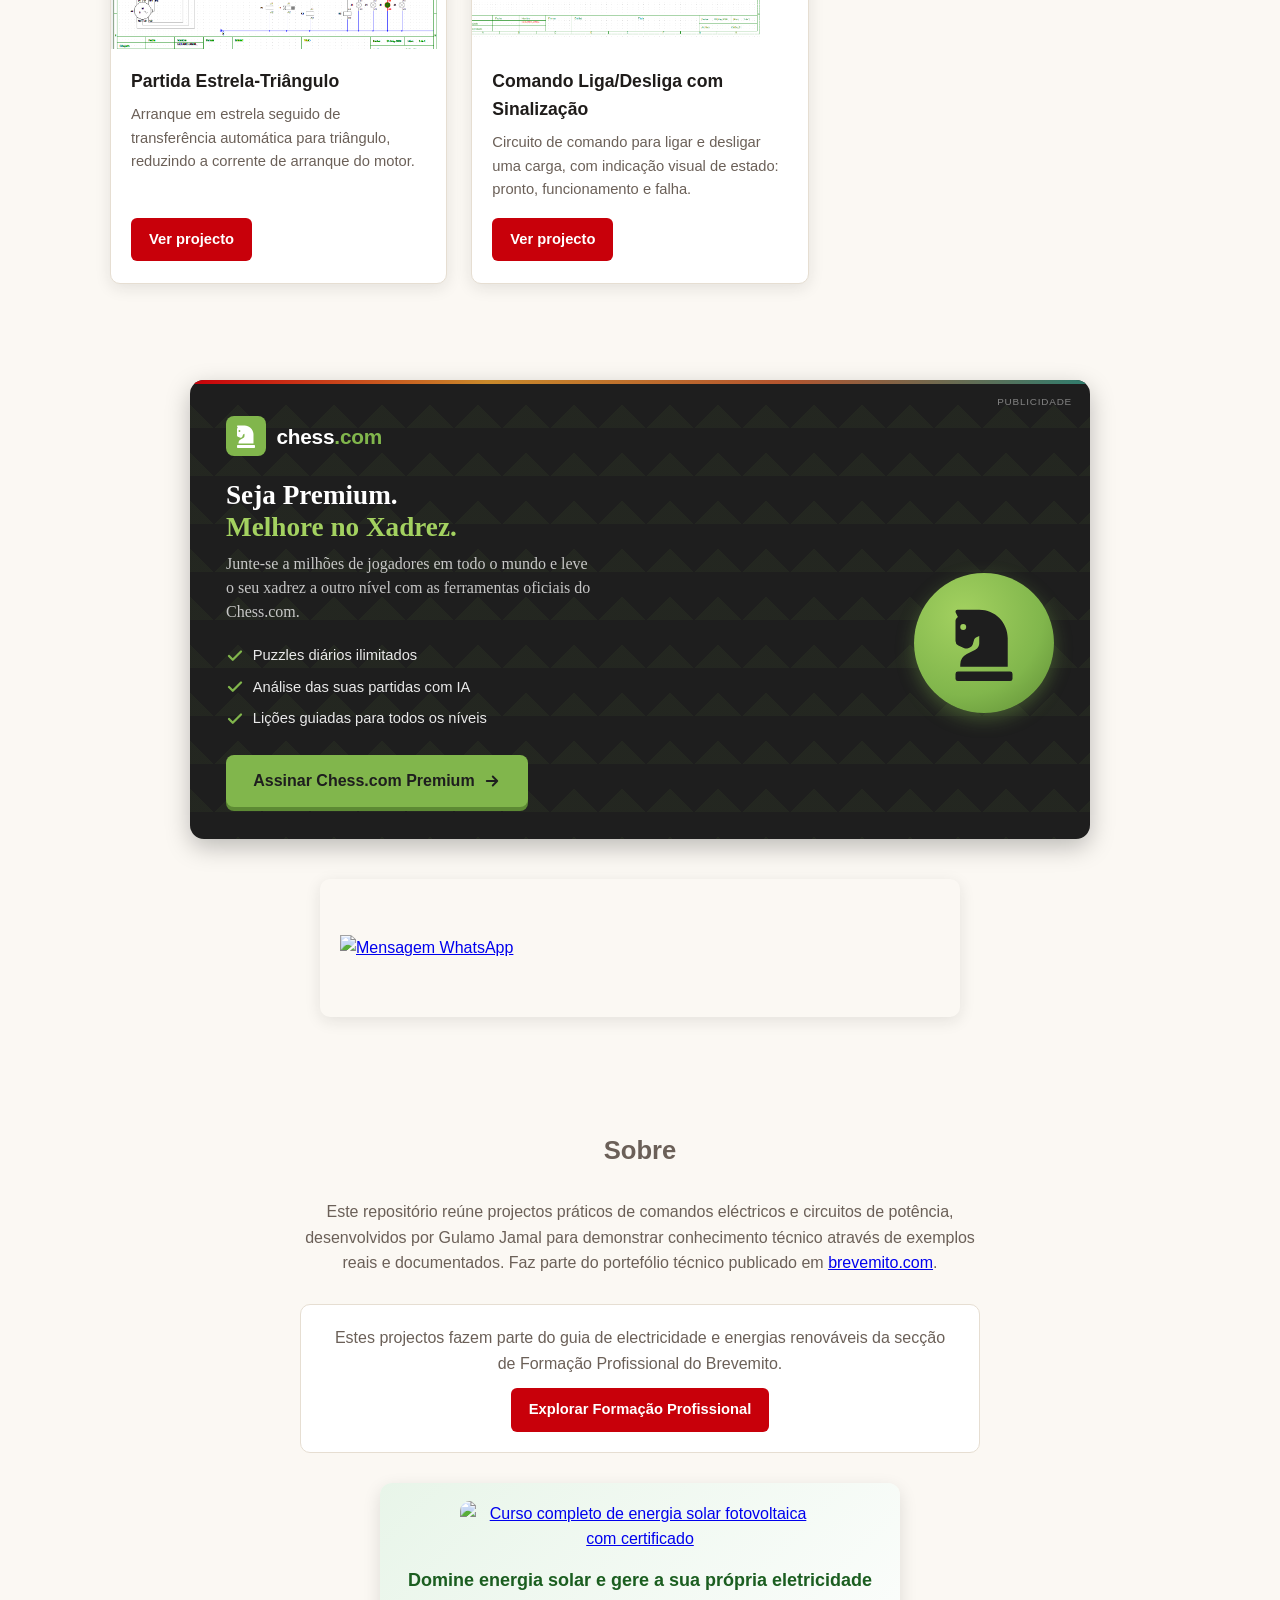
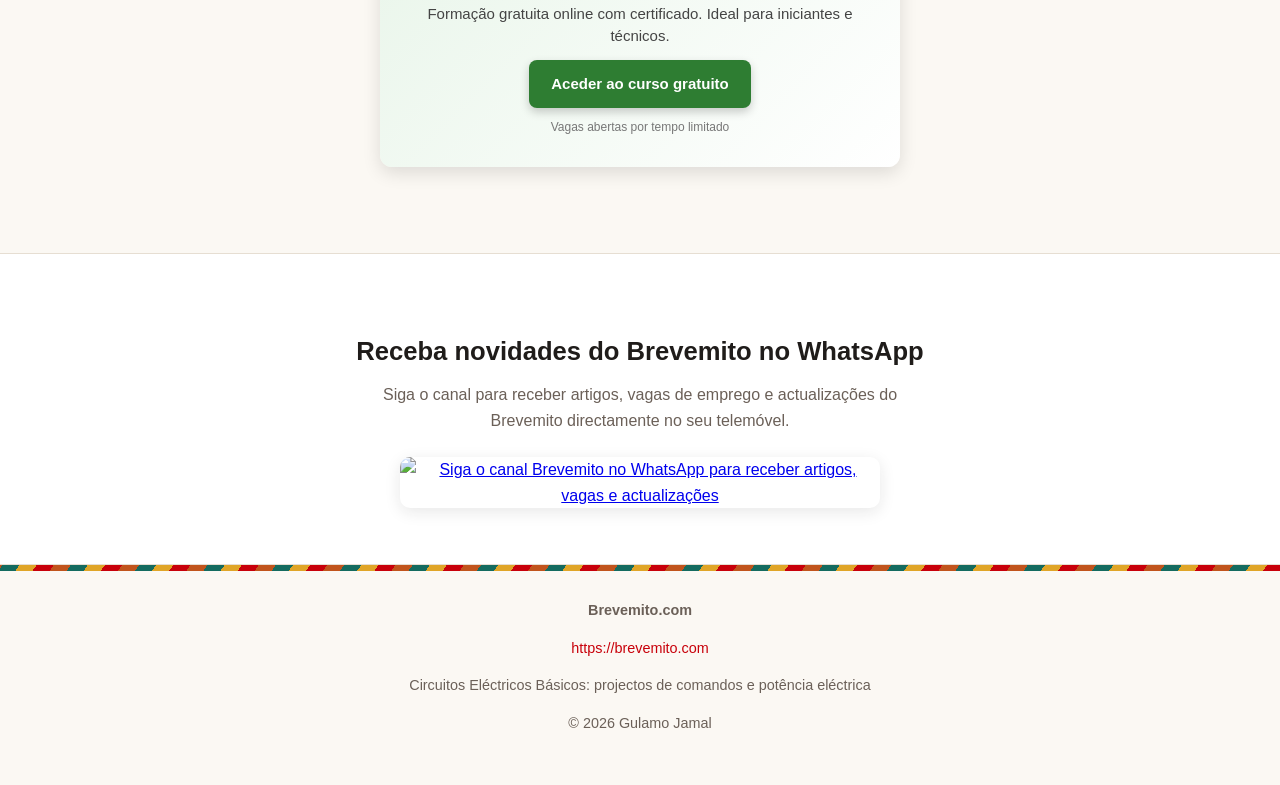
==== commit 82eb9e34: "Add project card for knowledge test game" ====
--- a/index.html
+++ b/index.html
@@ -50,6 +50,13 @@
               <h3>Arranque Directo de Motor Trifásico</h3>
               <p>Comando de arranque directo com sinalização de estado (pronto, funcionamento, sobrecarga) e protecção contra curto-circuito.</p>
               <a class="btn" href="arranque-direto-trifasico/">Ver projecto</a>
+            </div>
+          </article>
+          <article class="project-card">
+            <div class="project-card-body">
+              <h3>Teste os Seus Conhecimentos</h3>
+              <p>Jogo de perguntas sobre selo, intertravamento, estrela-triângulo, sensores, inversores e soft starter. Tem 3 vidas e bónus por acertos seguidos.</p>
+              <a class="btn" href="teste-os-conhecimentos/">Jogar agora</a>
             </div>
           </article>
 
--- a/style.css
+++ b/style.css
@@ -392,3 +392,172 @@
   overflow: hidden;
   box-shadow: var(--shadow);
 }
+
+/* ===== Banner de afiliado Chess.com Premium (injectado pelo script.js) ===== */
+.bm-chess-ad {
+  --chess-verde: #81b64c;
+  --chess-verde-escuro: #5d8a34;
+  --chess-verde-claro: #a3d160;
+  --chess-preto: #1e1e1e;
+  --bm-vermelho: #c8000a;
+  --bm-ocre: #c8892b;
+  --bm-terracota: #b4552f;
+  --bm-verde-azulado: #2f7d6e;
+  position: relative;
+  max-width: 900px;
+  margin: 2.5rem auto;
+  padding: 2.25rem 2.25rem 2rem;
+  background: var(--chess-preto);
+  border-radius: 14px;
+  overflow: hidden;
+  font-family: Georgia, "Times New Roman", serif;
+  color: #ffffff;
+  box-shadow: 0 8px 24px rgba(0, 0, 0, 0.25);
+}
+.bm-chess-ad::before {
+  content: "";
+  position: absolute;
+  top: 0;
+  left: 0;
+  right: 0;
+  height: 4px;
+  background: linear-gradient(90deg, var(--bm-vermelho) 0%, var(--bm-ocre) 33%, var(--bm-terracota) 66%, var(--bm-verde-azulado) 100%);
+}
+.bm-chess-ad::after {
+  content: "";
+  position: absolute;
+  inset: 0;
+  background-image:
+    linear-gradient(45deg, rgba(129,182,76,0.06) 25%, transparent 25%),
+    linear-gradient(-45deg, rgba(129,182,76,0.06) 25%, transparent 25%);
+  background-size: 48px 48px;
+  pointer-events: none;
+}
+.bm-chess-ad-tag {
+  position: absolute;
+  top: 14px;
+  right: 18px;
+  font-family: Arial, Helvetica, sans-serif;
+  font-size: 0.62rem;
+  letter-spacing: 0.08em;
+  text-transform: uppercase;
+  color: rgba(255,255,255,0.45);
+  z-index: 2;
+}
+.bm-chess-ad-brand {
+  position: relative;
+  z-index: 2;
+  display: flex;
+  align-items: center;
+  gap: 0.65rem;
+  margin-bottom: 1.4rem;
+}
+.bm-chess-ad-logo {
+  flex: 0 0 auto;
+  width: 40px;
+  height: 40px;
+  border-radius: 8px;
+  background: var(--chess-verde);
+  display: flex;
+  align-items: center;
+  justify-content: center;
+}
+.bm-chess-ad-logo svg { width: 24px; height: 24px; }
+.bm-chess-ad-wordmark {
+  font-family: Arial, Helvetica, sans-serif;
+  font-size: 1.3rem;
+  font-weight: 800;
+  letter-spacing: -0.01em;
+  color: #ffffff;
+}
+.bm-chess-ad-wordmark span { color: var(--chess-verde); }
+.bm-chess-ad-body {
+  position: relative;
+  z-index: 2;
+  display: flex;
+  flex-wrap: wrap;
+  align-items: center;
+  gap: 2rem;
+}
+.bm-chess-ad-content { flex: 1 1 320px; min-width: 0; }
+.bm-chess-ad-title {
+  margin: 0 0 0.5rem 0;
+  font-size: 1.7rem;
+  line-height: 1.2;
+  font-weight: bold;
+  color: #ffffff;
+}
+.bm-chess-ad-title .bm-chess-highlight { color: var(--chess-verde-claro); }
+.bm-chess-ad-text {
+  margin: 0 0 1.25rem 0;
+  font-size: 1rem;
+  line-height: 1.5;
+  color: rgba(255,255,255,0.75);
+  max-width: 46ch;
+}
+.bm-chess-ad-benefits {
+  list-style: none;
+  margin: 0 0 1.5rem 0;
+  padding: 0;
+  display: grid;
+  gap: 0.5rem;
+  font-family: Arial, Helvetica, sans-serif;
+  font-size: 0.92rem;
+}
+.bm-chess-ad-benefits li {
+  display: flex;
+  align-items: center;
+  gap: 0.55rem;
+  margin: 0;
+  color: rgba(255,255,255,0.9);
+}
+.bm-chess-ad-benefits svg {
+  flex: 0 0 auto;
+  width: 18px;
+  height: 18px;
+  color: var(--chess-verde);
+}
+.bm-chess-ad-button {
+  display: inline-flex;
+  align-items: center;
+  gap: 0.5rem;
+  font-family: Arial, Helvetica, sans-serif;
+  font-weight: 800;
+  font-size: 1rem;
+  text-decoration: none;
+  color: var(--chess-preto);
+  background: var(--chess-verde);
+  padding: 0.85rem 1.7rem;
+  border-radius: 8px;
+  box-shadow: 0 4px 0 var(--chess-verde-escuro);
+  transition: transform 0.15s ease, box-shadow 0.15s ease, background 0.15s ease;
+}
+.bm-chess-ad-button:hover,
+.bm-chess-ad-button:focus {
+  background: var(--chess-verde-claro);
+  color: var(--chess-preto);
+  transform: translateY(2px);
+  box-shadow: 0 2px 0 var(--chess-verde-escuro);
+}
+.bm-chess-ad-button svg { width: 18px; height: 18px; }
+.bm-chess-ad-badge {
+  flex: 0 0 auto;
+  width: 140px;
+  height: 140px;
+  border-radius: 50%;
+  background: radial-gradient(circle at 35% 30%, var(--chess-verde-claro), var(--chess-verde) 60%, var(--chess-verde-escuro) 100%);
+  display: flex;
+  align-items: center;
+  justify-content: center;
+  box-shadow: 0 6px 18px rgba(129,182,76,0.35);
+}
+.bm-chess-ad-badge svg { width: 76px; height: 76px; }
+@media (max-width: 620px) {
+  .bm-chess-ad { padding: 2rem 1.4rem 1.75rem; }
+  .bm-chess-ad-body { flex-direction: column-reverse; text-align: center; }
+  .bm-chess-ad-benefits li { justify-content: center; }
+  .bm-chess-ad-title { font-size: 1.4rem; }
+  .bm-chess-ad-badge { width: 96px; height: 96px; }
+  .bm-chess-ad-badge svg { width: 52px; height: 52px; }
+  .bm-chess-ad-button { width: 100%; justify-content: center; }
+}
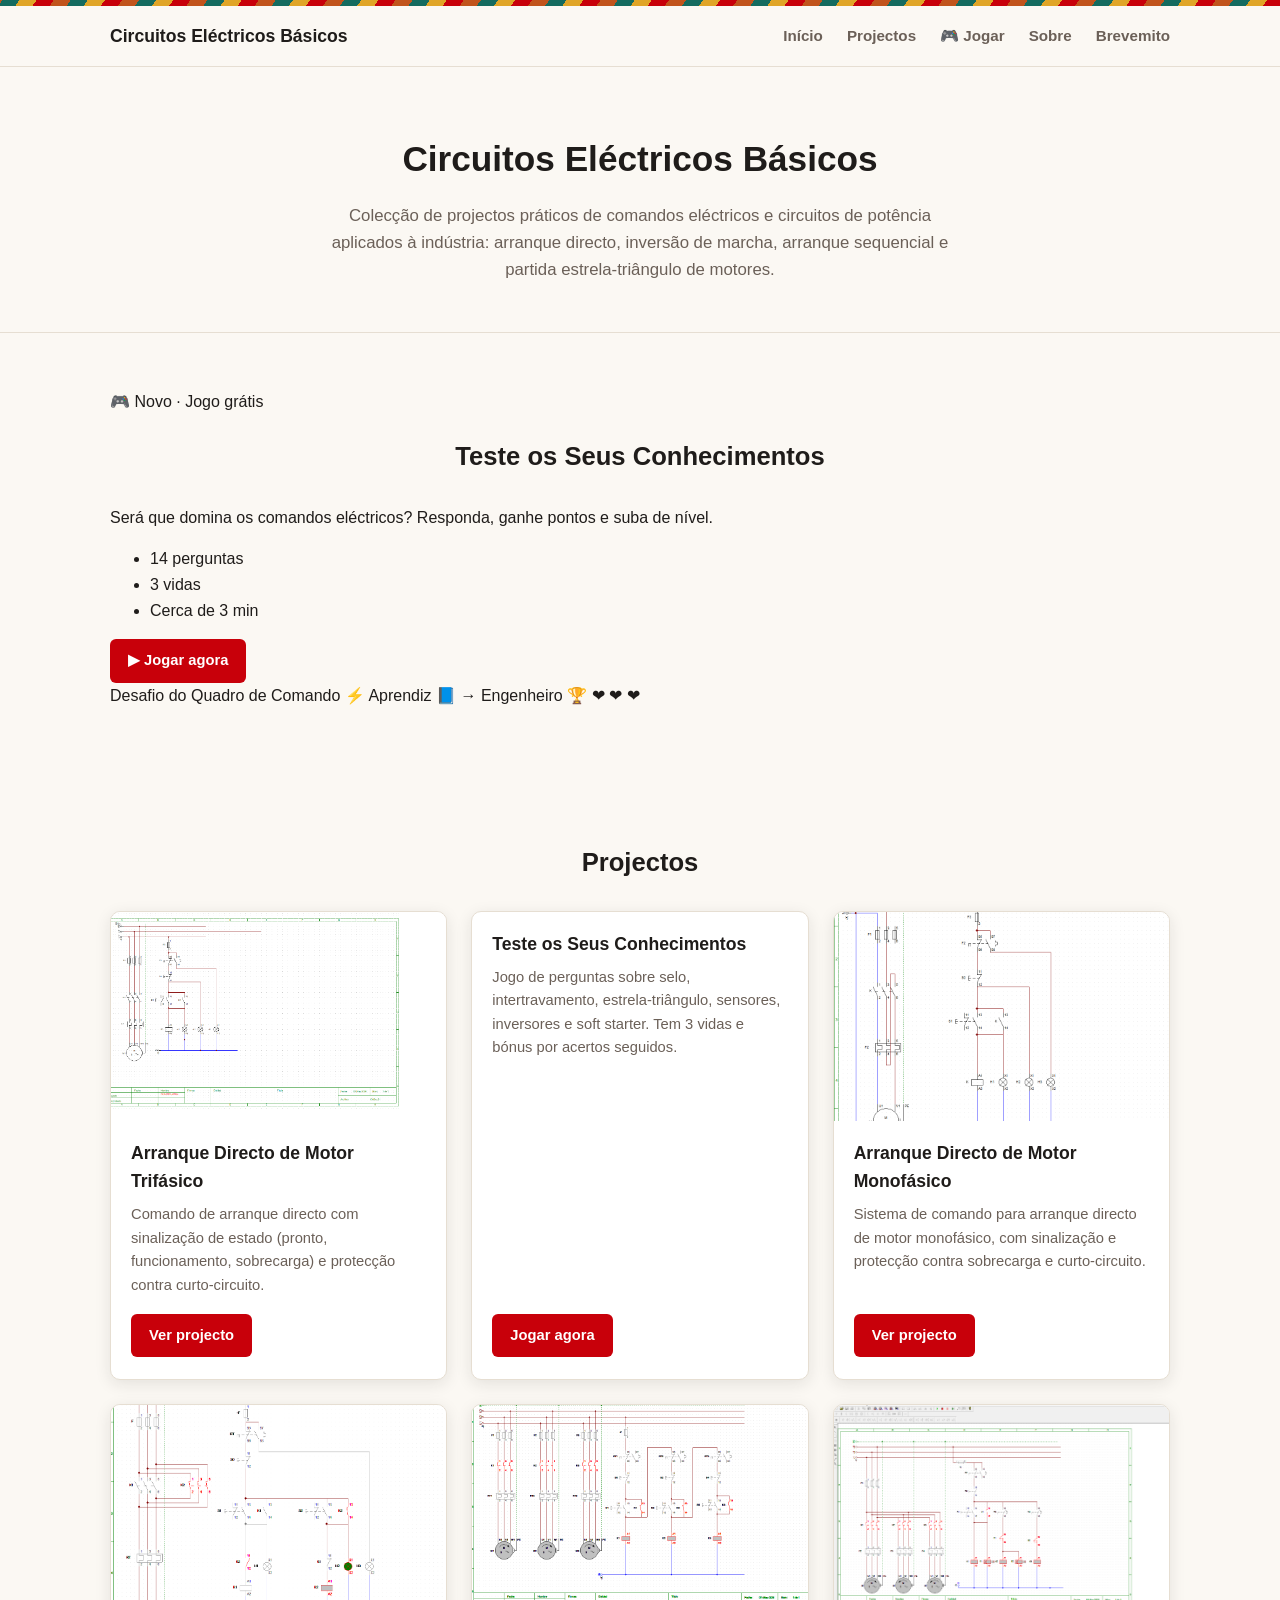
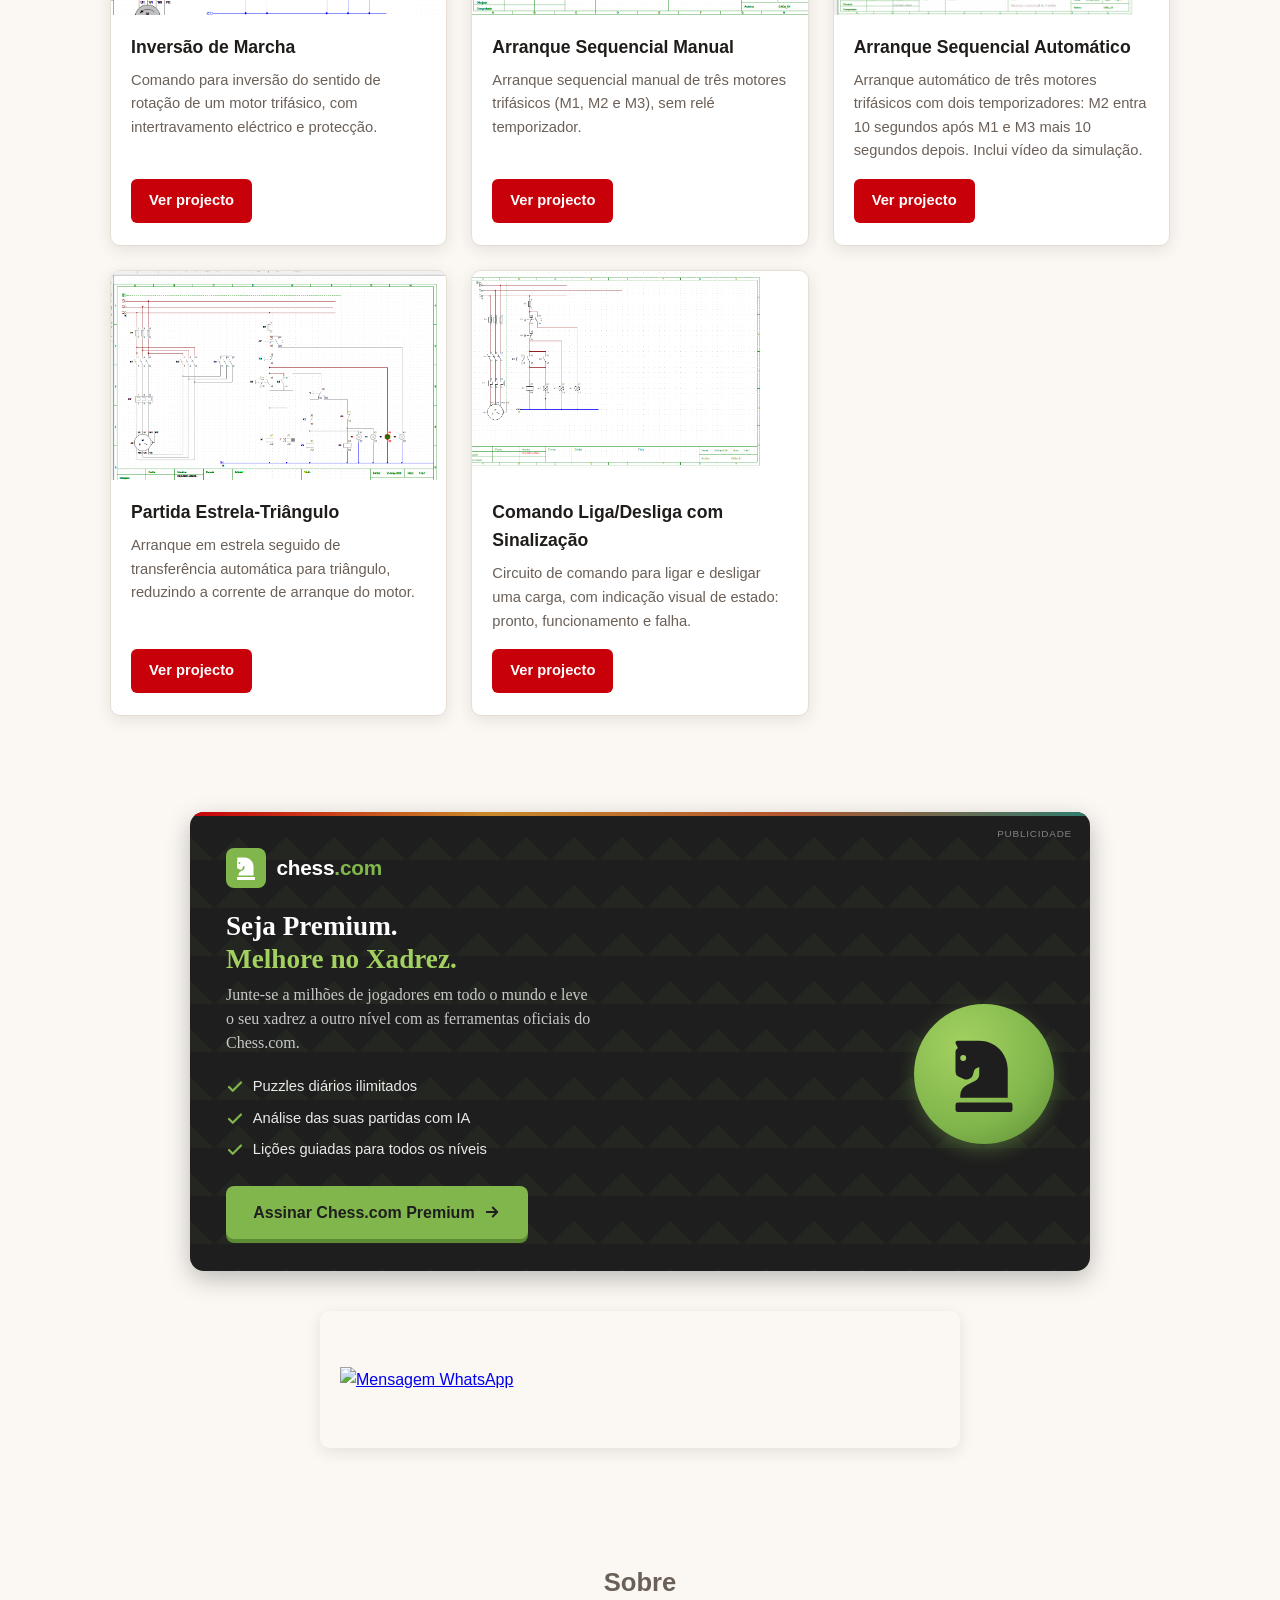
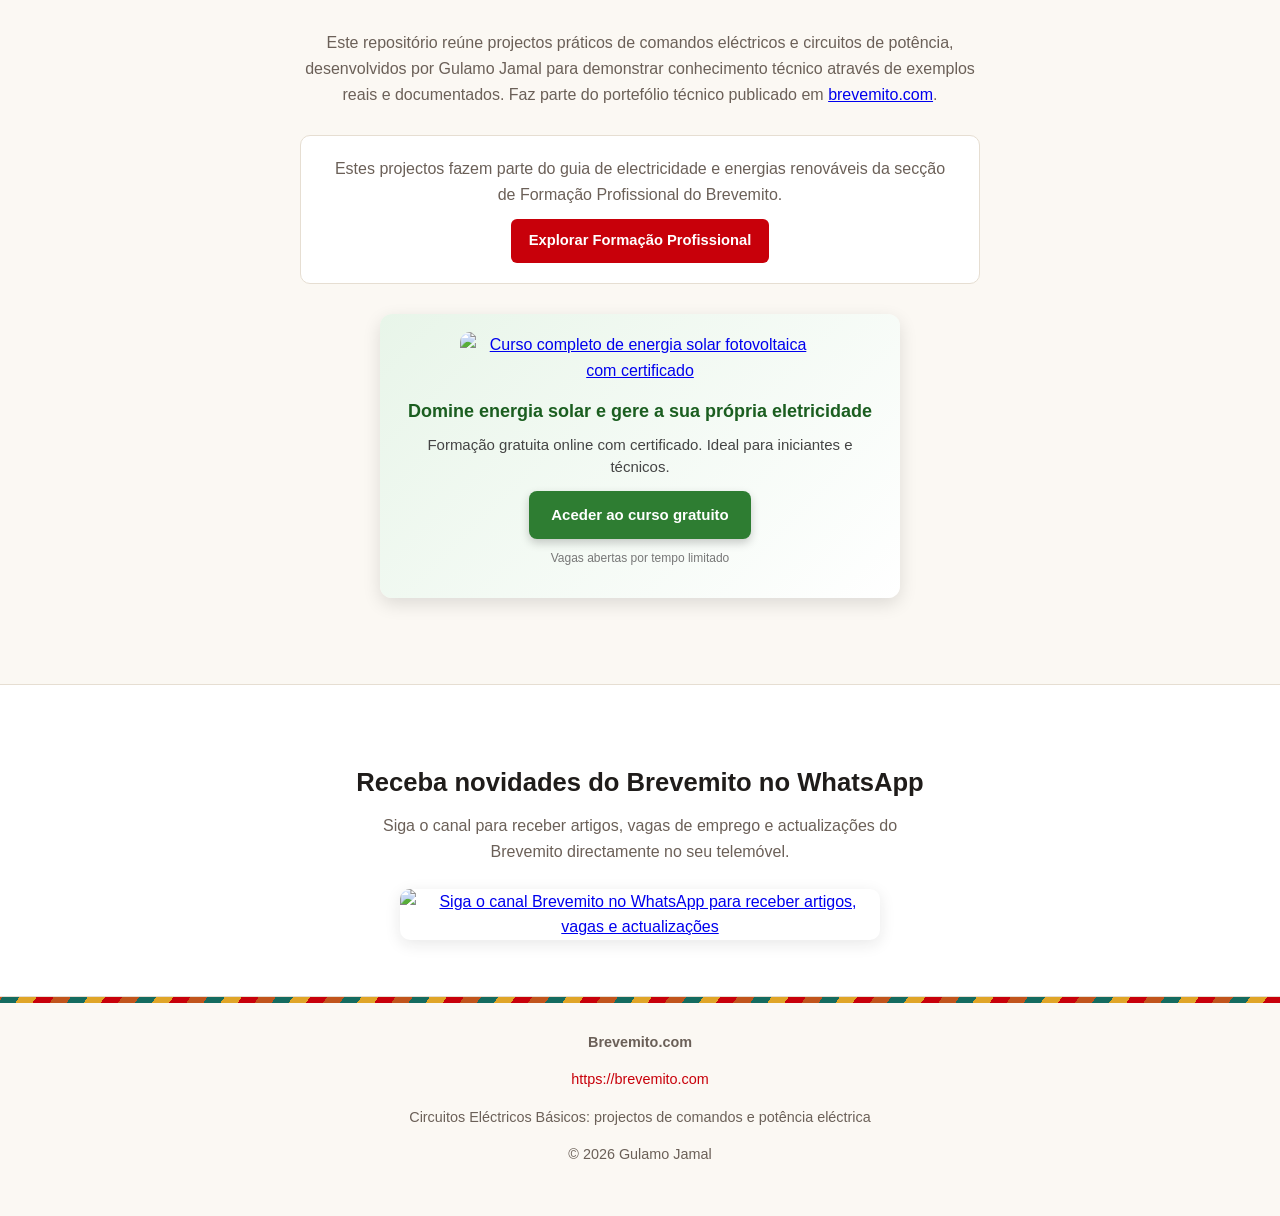
==== commit 9f12cbe3: "Add quiz section for testing electrical knowledge Added a new quiz section to test electrical knowle" ====
--- a/index.html
+++ b/index.html
@@ -22,6 +22,7 @@
       <nav class="main-nav" id="mainNav">
         <a href="#inicio">Início</a>
         <a href="#projectos">Projectos</a>
+        <a href="#teste">🎮 Jogar</a>
         <a href="#sobre">Sobre</a>
         <a href="https://brevemito.com" target="_blank" rel="noopener noreferrer">Brevemito</a>
       </nav>
@@ -36,6 +37,25 @@
       <div class="container">
         <h1>Circuitos Eléctricos Básicos</h1>
         <p>Colecção de projectos práticos de comandos eléctricos e circuitos de potência aplicados à indústria: arranque directo, inversão de marcha, arranque sequencial e partida estrela-triângulo de motores.</p>
+      </div>
+    </section>
+        <section class="quiz-banner" id="teste">
+      <div class="container quiz-banner-inner">
+        <div class="quiz-banner-text">
+          <span class="quiz-badge">🎮 Novo · Jogo grátis</span>
+          <h2>Teste os Seus Conhecimentos</h2>
+          <p>Será que domina os comandos eléctricos? Responda, ganhe pontos e suba de nível.</p>
+          <ul class="quiz-chips">
+            <li>14 perguntas</li><li>3 vidas</li><li>Cerca de 3 min</li>
+          </ul>
+          <a class="btn btn-quiz" href="teste-os-conhecimentos/">▶ Jogar agora</a>
+        </div>
+        <div class="quiz-banner-card" aria-hidden="true">
+          <span class="qb-label">Desafio do Quadro de Comando</span>
+          <span class="qb-emoji">⚡</span>
+          <span class="qb-rank">Aprendiz 📘 → Engenheiro 🏆</span>
+          <span class="qb-hearts">❤ ❤ ❤</span>
+        </div>
       </div>
     </section>
 
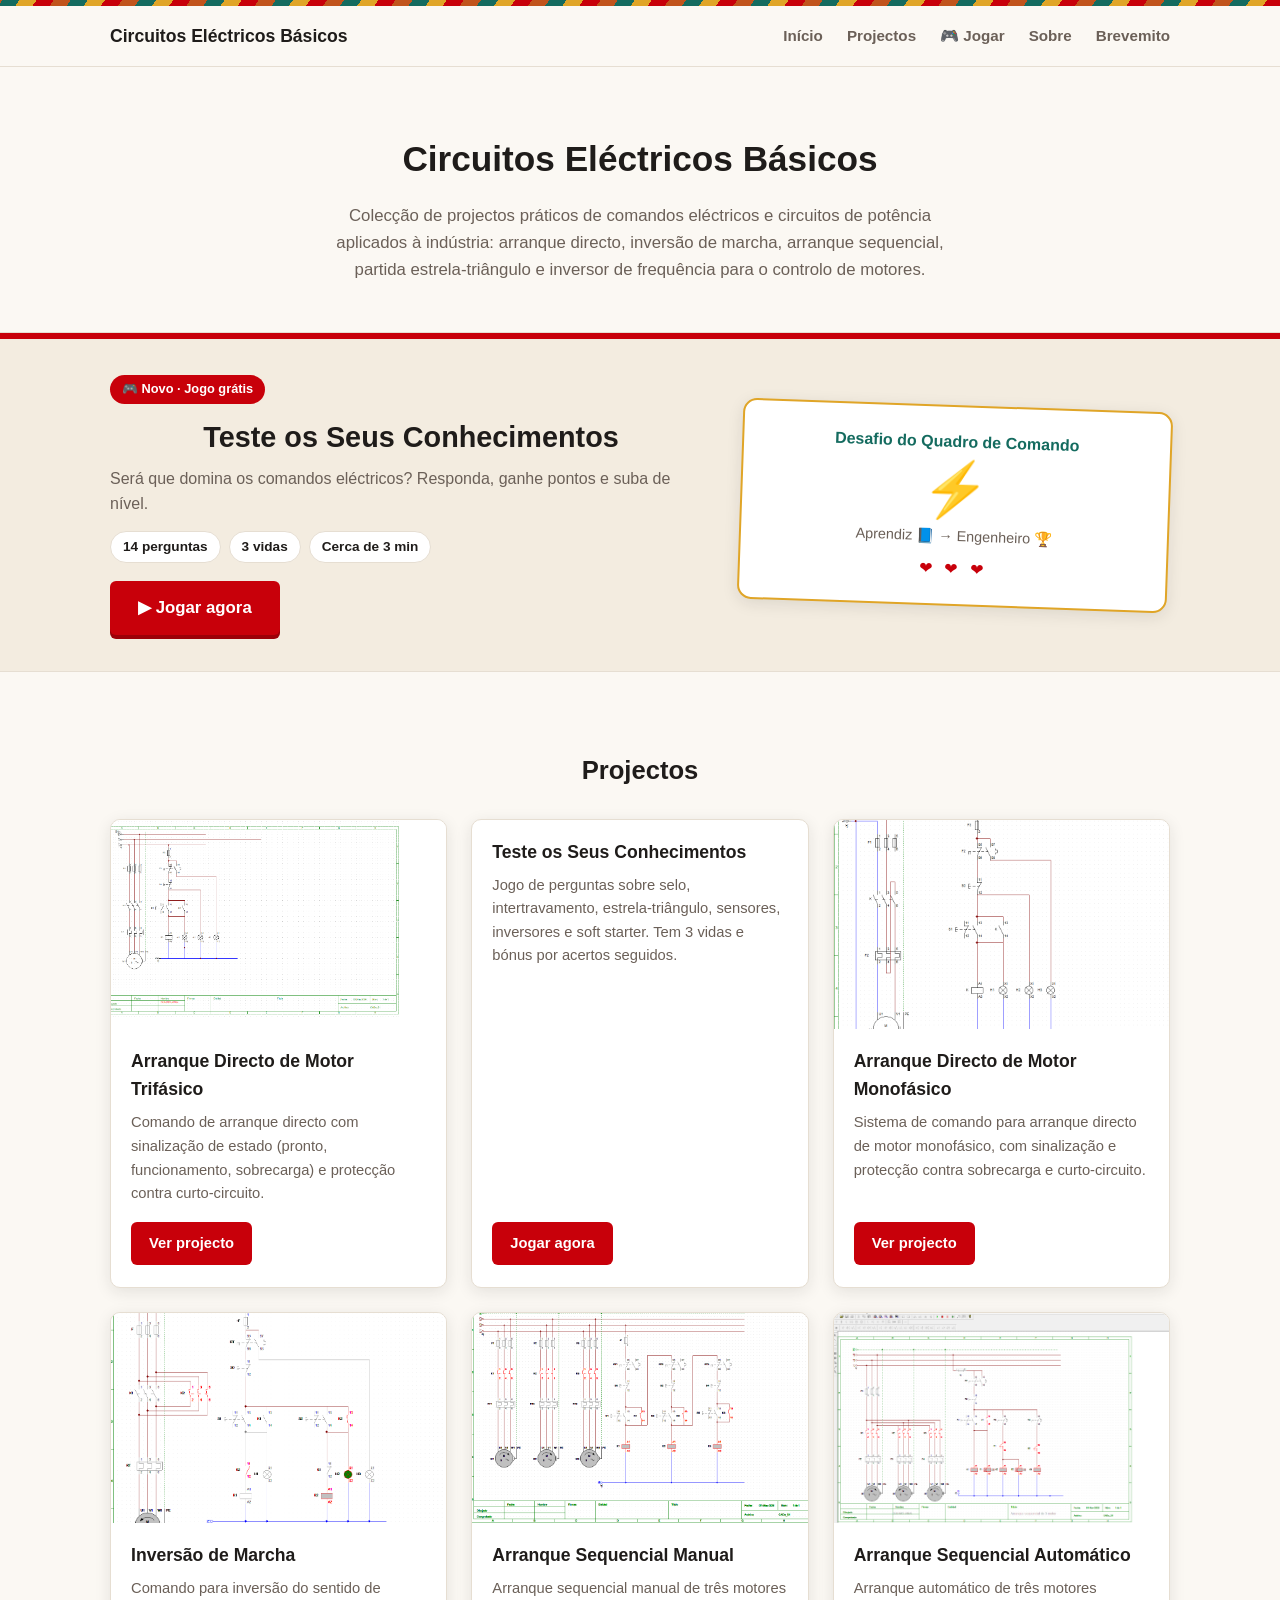
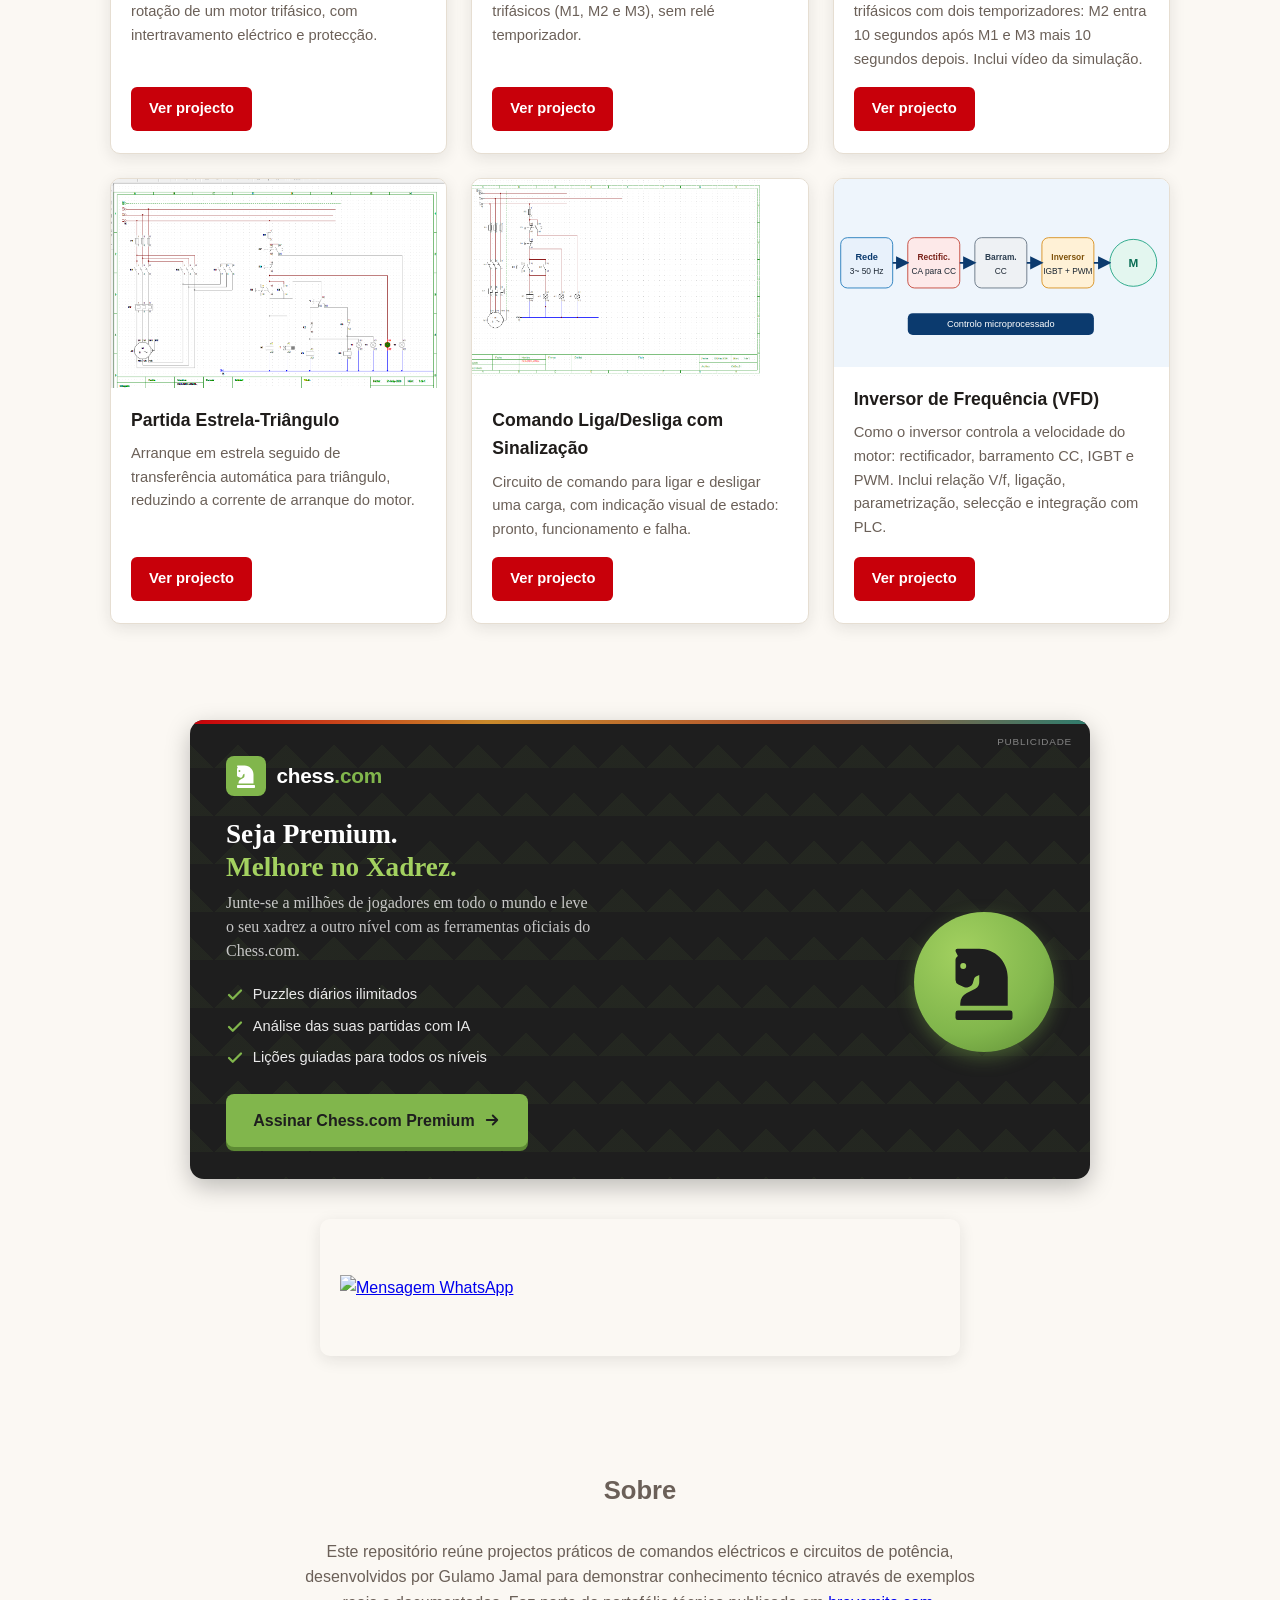
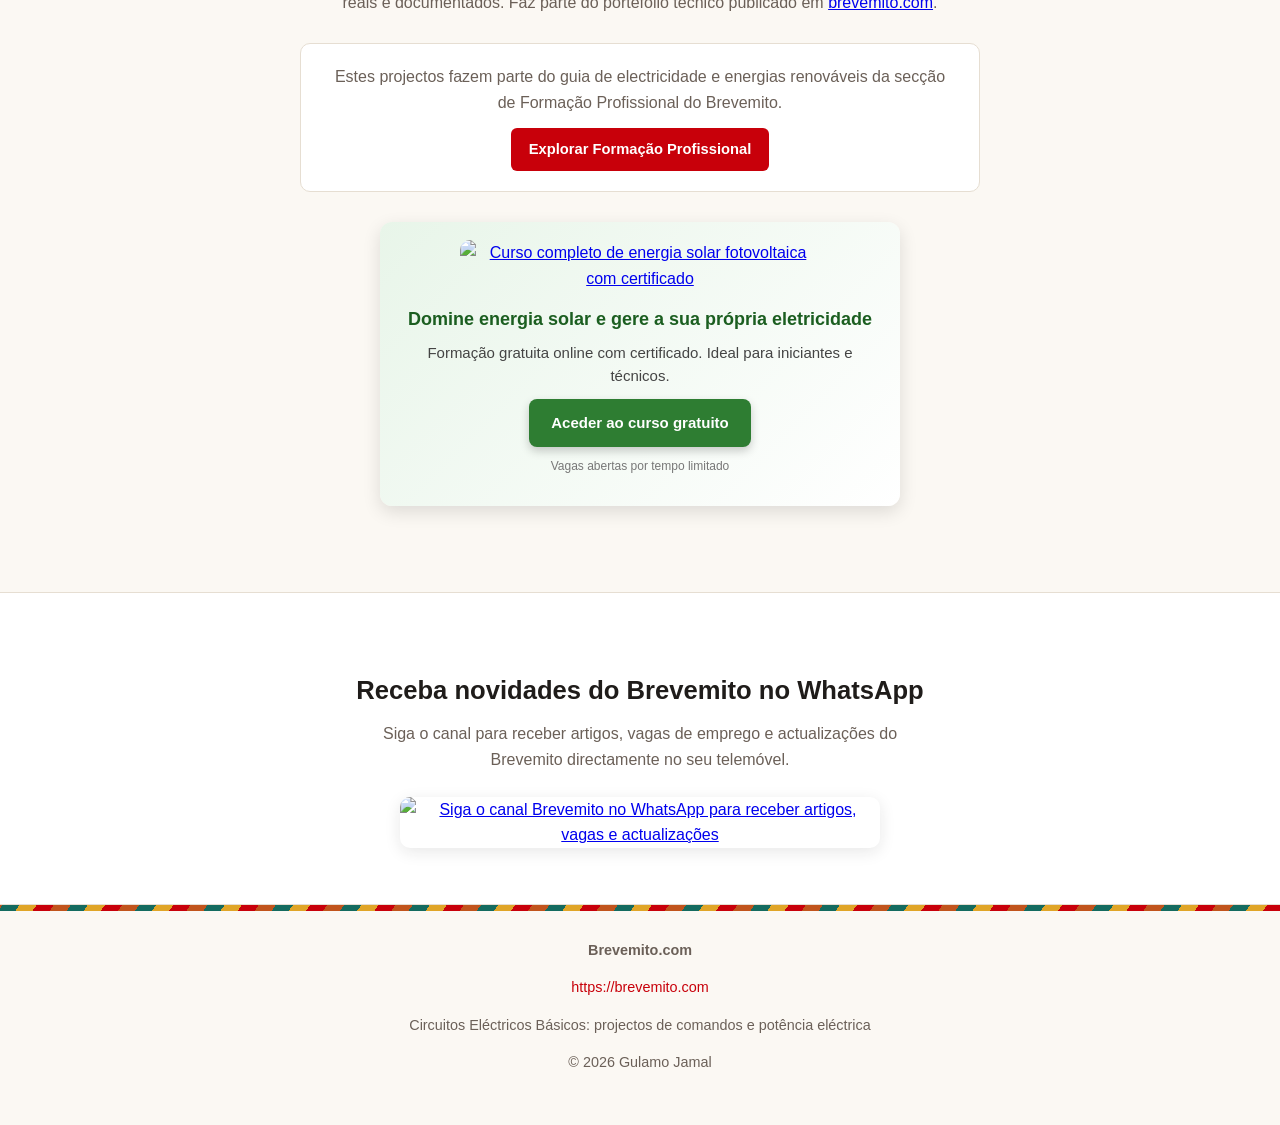
==== commit f62867dc: "Enhance meta descriptions and project details Updated project descriptions to include frequency inve" ====
--- a/index.html
+++ b/index.html
@@ -4,10 +4,10 @@
   <meta charset="UTF-8">
   <meta name="viewport" content="width=device-width, initial-scale=1.0">
   <title>Circuitos Eléctricos Básicos: Comandos, Potência e Motores | Brevemito</title>
-  <meta name="description" content="Projectos práticos de circuitos eléctricos: arranque directo, inversão de marcha, arranque sequencial e partida estrela-triângulo para comando e potência de motores eléctricos.">
+  <meta name="description" content="Projectos práticos de circuitos eléctricos: arranque directo, inversão de marcha, arranque sequencial, partida estrela-triângulo e inversor de frequência para comando e potência de motores eléctricos.">
   <meta property="og:type" content="website">
   <meta property="og:title" content="Circuitos Eléctricos Básicos: Comandos, Potência e Motores">
-  <meta property="og:description" content="Colecção de projectos práticos de comandos eléctricos aplicados à indústria: arranque directo, inversão de marcha, arranque sequencial e partida estrela-triângulo.">
+  <meta property="og:description" content="Colecção de projectos práticos de comandos eléctricos aplicados à indústria: arranque directo, inversão de marcha, arranque sequencial, partida estrela-triângulo e inversor de frequência.">
   <meta property="og:url" content="https://brevemito.github.io/circuitos-eletricos-basicos_GULMO_JAMAL/">
   <meta property="og:image" content="arranque-direto-trifasico/arranque-direto-trifasico.png">
   <meta property="og:locale" content="pt_MZ">
@@ -36,7 +36,7 @@
     <section class="hero" id="inicio">
       <div class="container">
         <h1>Circuitos Eléctricos Básicos</h1>
-        <p>Colecção de projectos práticos de comandos eléctricos e circuitos de potência aplicados à indústria: arranque directo, inversão de marcha, arranque sequencial e partida estrela-triângulo de motores.</p>
+        <p>Colecção de projectos práticos de comandos eléctricos e circuitos de potência aplicados à indústria: arranque directo, inversão de marcha, arranque sequencial, partida estrela-triângulo e inversor de frequência para o controlo de motores.</p>
       </div>
     </section>
         <section class="quiz-banner" id="teste">
@@ -130,6 +130,45 @@
               <h3>Comando Liga/Desliga com Sinalização</h3>
               <p>Circuito de comando para ligar e desligar uma carga, com indicação visual de estado: pronto, funcionamento e falha.</p>
               <a class="btn" href="comando-liga-desliga-sinalizacao/">Ver projecto</a>
+            </div>
+          </article>
+
+          <article class="project-card">
+            <svg viewBox="0 0 400 225" role="img" aria-label="Esquema de blocos de um inversor de frequência: rede, rectificador, barramento CC, inversor e motor" style="width:100%;height:auto;display:block;background:#eef5fc;">
+              <defs>
+                <marker id="setaVfd" markerWidth="8" markerHeight="8" refX="6" refY="4" orient="auto"><path d="M0,0 L8,4 L0,8 z" fill="#0b3a6e"/></marker>
+              </defs>
+              <rect x="8" y="70" width="62" height="60" rx="8" fill="#e8f1fb" stroke="#1673b8"/>
+              <text x="39" y="97" text-anchor="middle" font-size="11" font-weight="700" fill="#0b3a6e">Rede</text>
+              <text x="39" y="113" text-anchor="middle" font-size="10" fill="#1c2733">3~ 50 Hz</text>
+
+              <rect x="88" y="70" width="62" height="60" rx="8" fill="#fde9e9" stroke="#c0392b"/>
+              <text x="119" y="97" text-anchor="middle" font-size="10" font-weight="700" fill="#7b241c">Rectific.</text>
+              <text x="119" y="113" text-anchor="middle" font-size="10" fill="#1c2733">CA para CC</text>
+
+              <rect x="168" y="70" width="62" height="60" rx="8" fill="#eef1f4" stroke="#5b6b7b"/>
+              <text x="199" y="97" text-anchor="middle" font-size="10" font-weight="700" fill="#2c3e50">Barram.</text>
+              <text x="199" y="113" text-anchor="middle" font-size="10" fill="#1c2733">CC</text>
+
+              <rect x="248" y="70" width="62" height="60" rx="8" fill="#fff1d6" stroke="#d68910"/>
+              <text x="279" y="97" text-anchor="middle" font-size="10" font-weight="700" fill="#7e5109">Inversor</text>
+              <text x="279" y="113" text-anchor="middle" font-size="10" fill="#1c2733">IGBT + PWM</text>
+
+              <circle cx="357" cy="100" r="28" fill="#e3f6ef" stroke="#0f9d7a"/>
+              <text x="357" y="105" text-anchor="middle" font-size="14" font-weight="700" fill="#0b6e55">M</text>
+
+              <line x1="70" y1="100" x2="86" y2="100" stroke="#0b3a6e" stroke-width="2" marker-end="url(#setaVfd)"/>
+              <line x1="150" y1="100" x2="166" y2="100" stroke="#0b3a6e" stroke-width="2" marker-end="url(#setaVfd)"/>
+              <line x1="230" y1="100" x2="246" y2="100" stroke="#0b3a6e" stroke-width="2" marker-end="url(#setaVfd)"/>
+              <line x1="310" y1="100" x2="327" y2="100" stroke="#0b3a6e" stroke-width="2" marker-end="url(#setaVfd)"/>
+
+              <rect x="88" y="160" width="222" height="26" rx="6" fill="#0b3a6e"/>
+              <text x="199" y="177" text-anchor="middle" font-size="11" fill="#ffffff">Controlo microprocessado</text>
+            </svg>
+            <div class="project-card-body">
+              <h3>Inversor de Frequência (VFD)</h3>
+              <p>Como o inversor controla a velocidade do motor: rectificador, barramento CC, IGBT e PWM. Inclui relação V/f, ligação, parametrização, selecção e integração com PLC.</p>
+              <a class="btn" href="inversor-de-frequencia/">Ver projecto</a>
             </div>
           </article>
 
--- a/style.css
+++ b/style.css
@@ -561,3 +561,21 @@
   .bm-chess-ad-badge svg { width: 52px; height: 52px; }
   .bm-chess-ad-button { width: 100%; justify-content: center; }
 }
+/* Faixa do jogo */
+.quiz-banner { background: var(--color-surface-alt); border-top: 6px solid var(--color-primary); border-bottom: 1px solid var(--color-border); padding: 36px 0; }
+.quiz-banner-inner { display: grid; grid-template-columns: 1.4fr 1fr; gap: 28px; align-items: center; }
+.quiz-badge { display: inline-block; background: var(--color-primary); color: #fff; font-weight: 700; font-size: 0.8rem; padding: 4px 12px; border-radius: 99px; }
+.quiz-banner h2 { margin: 10px 0 6px; font-size: 1.8rem; }
+.quiz-banner p { color: var(--color-text-muted); margin: 0 0 14px; }
+.quiz-chips { list-style: none; display: flex; flex-wrap: wrap; gap: 8px; padding: 0; margin: 0 0 18px; }
+.quiz-chips li { background: var(--color-surface); border: 1px solid var(--color-border); border-radius: 99px; padding: 4px 12px; font-size: 0.85rem; font-weight: 600; }
+.btn-quiz { font-size: 1.05rem; padding: 14px 28px; box-shadow: 0 4px 0 var(--color-primary-dark); animation: quizPulse 2.4s ease-in-out infinite; }
+.btn-quiz:hover { transform: translateY(2px); box-shadow: 0 2px 0 var(--color-primary-dark); }
+.quiz-banner-card { background: var(--color-surface); border: 2px solid var(--color-accent-ochre); border-radius: 14px; box-shadow: var(--shadow); padding: 22px; display: flex; flex-direction: column; align-items: center; gap: 8px; text-align: center; transform: rotate(2deg); }
+.qb-label { font-weight: 800; color: var(--color-accent-teal); }
+.qb-emoji { font-size: 3.4rem; line-height: 1; }
+.qb-rank { font-size: 0.9rem; color: var(--color-text-muted); }
+.qb-hearts { color: var(--color-primary); letter-spacing: 4px; }
+@keyframes quizPulse { 0%, 100% { transform: scale(1); } 50% { transform: scale(1.05); } }
+@media (max-width: 760px) { .quiz-banner-inner { grid-template-columns: 1fr; } .quiz-banner-card { transform: none; } }
+@media (prefers-reduced-motion: reduce) { .btn-quiz { animation: none; } }
